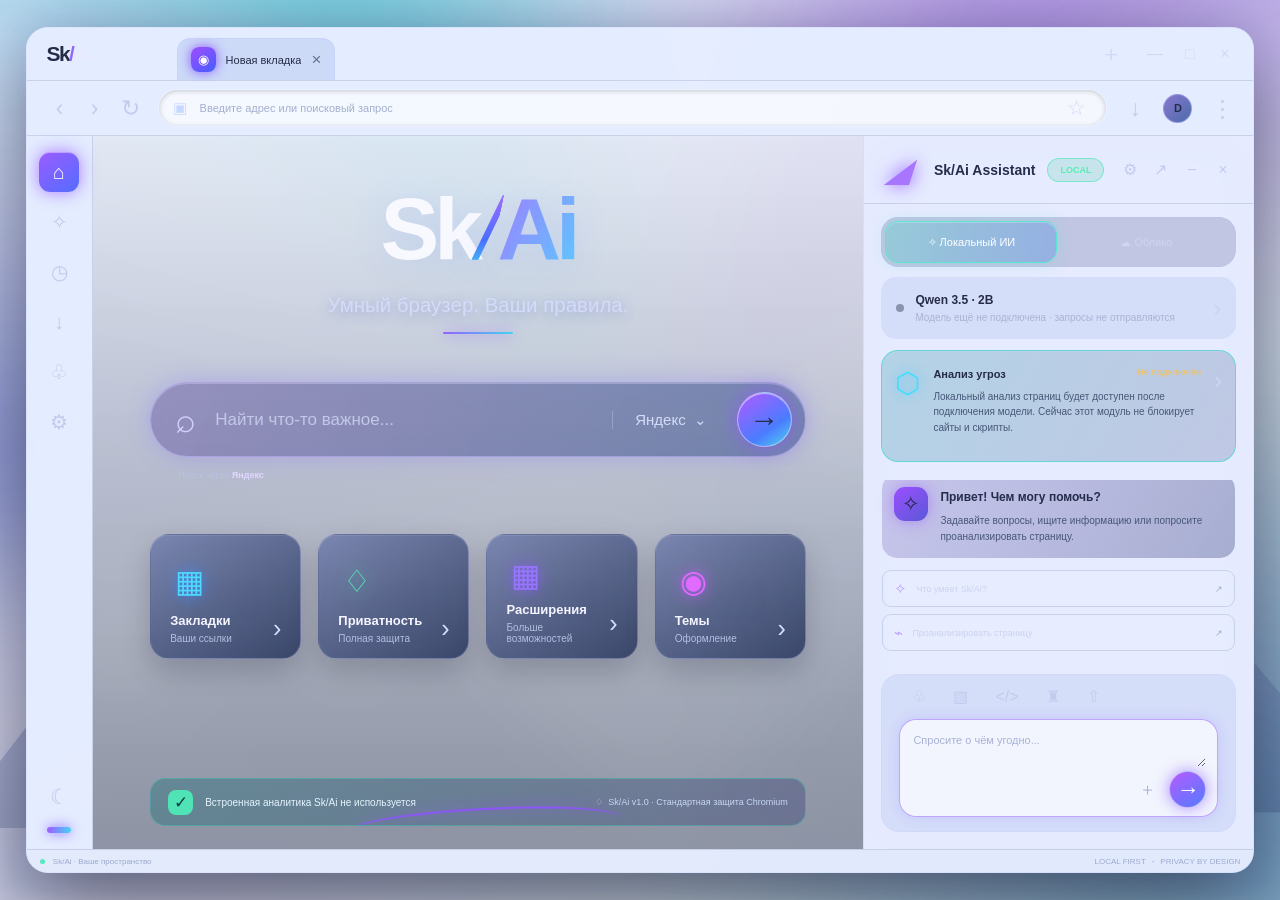
==== browser-shell/ui/index.html @ 9faad598 "Connect the native toolbar profile button to profile settings" ====
<!doctype html>
<html lang="ru">
<head>
<meta charset="utf-8"><meta name="viewport" content="width=device-width,initial-scale=1"><meta name="color-scheme" content="dark light">
<title>Sk/Ai Browser</title><link rel="stylesheet" href="styles.css">
</head>
<body data-theme="dark" data-scene="aurora">
<div class="aurora-bg"></div><div class="landscape"><div class="mountain mountain-left"></div><div class="mountain mountain-right"></div><div class="lake"></div></div>
<main class="browser-window" id="browserWindow">
<header class="titlebar">
 <div class="brand-lockup"><span class="brand-mark">Sk<span>/</span><b>Ai</b></span></div>
 <div class="tabs" id="tabs" role="tablist" aria-label="Вкладки"><button class="tab active" role="tab" aria-selected="true" data-title="Новая вкладка"><span class="tab-favicon">◉</span><span class="tab-name">Новая вкладка</span><span class="tab-close">×</span></button></div>
 <button class="new-tab" id="newTab" aria-label="Новая вкладка">＋</button>
 <div class="window-actions"><button id="nativeMinimize" aria-label="Свернуть">—</button><button id="nativeMaximize" aria-label="Развернуть">□</button><button class="close-window" id="nativeClose" aria-label="Закрыть">×</button></div>
</header>
<div class="toolbar">
 <div class="nav-controls"><button class="icon-button" id="goBack" aria-label="Назад">‹</button><button class="icon-button" id="goForward" aria-label="Вперёд">›</button><button class="icon-button" id="reloadPage" aria-label="Обновить">↻</button></div>
 <div class="omnibox"><span class="secure-mark">▣</span><input id="addressInput" placeholder="Введите адрес или поисковый запрос" aria-label="Адрес или поисковый запрос" spellcheck="false"><button class="omnibox-action" id="bookmarkButton" aria-label="Добавить закладку">☆</button></div>
 <button class="toolbar-icon" id="downloadsButton" title="Загрузки">↓</button><button class="profile-button" id="profileButton" title="Профиль">D</button><button class="toolbar-icon" id="themeButton" title="Сменить оформление">⋮</button>
</div>
<div class="browser-body">
<nav class="rail" aria-label="Навигация"><button class="rail-item selected" id="homeNav" title="Главная">⌂</button><button class="rail-item" title="Помощник" id="assistantRail">✧</button><button class="rail-item" id="historyNav" title="История">◷</button><button class="rail-item" id="downloadsNav" title="Загрузки">↓</button><button class="rail-item" title="Расширения">♧</button><button class="rail-item" id="settingsNav" title="Настройки">⚙</button><span class="rail-spacer"></span><button class="rail-item moon" title="Ночной режим">☾</button><span class="rail-toggle"></span></nav>
<section class="page-area" id="pageArea"><div class="page-scroll"><section class="internal-view" id="internalView" hidden><div class="internal-view-header"><div><span class="internal-eyebrow">SK/AI LIBRARY</span><h1 id="internalViewTitle">Закладки</h1><p id="internalViewDescription">Сохранённые страницы на этом устройстве</p></div><button id="internalViewClose" aria-label="Закрыть раздел">×</button></div><div class="bookmark-folder-tools" id="bookmarkFolderTools" hidden><select id="bookmarkFolderFilter" aria-label="Фильтр папок"></select><div class="bookmark-folder-create"><input id="newBookmarkFolderName" maxlength="32" placeholder="Новая папка" aria-label="Название новой папки"><button id="newBookmarkFolder" type="button">＋ Папка</button><button id="renameBookmarkFolder" type="button">Переименовать</button><button id="deleteBookmarkFolder" type="button">Удалить папку</button></div></div><div class="internal-view-search-wrap"><input id="internalViewSearch" class="internal-view-search" type="search" placeholder="Поиск по названию или адресу" aria-label="Поиск по закладкам и истории"></div><div class="internal-view-list" id="internalViewList"></div><div class="internal-view-empty" id="internalViewEmpty" hidden>Пока здесь пусто.</div><div class="internal-view-footer" id="internalViewFooter"></div></section>
 <div class="hero-brand"><div class="hero-logo">Sk<span>/</span><b>Ai</b></div><p>Умный браузер. Ваши правила.</p><i></i></div>
 <div class="search-card"><span class="search-symbol">⌕</span><input id="homeSearch" placeholder="Найти что-то важное..." aria-label="Поиск"><button class="search-engine" id="engineButton">Яндекс <span>⌄</span></button><button class="search-submit" id="homeSearchSubmit" aria-label="Искать">→</button><div class="search-hint">Поиск через <b id="currentEngine">Яндекс</b></div></div>
 <div class="shortcut-grid">
 <button class="shortcut-card" data-url="skai://bookmarks"><span class="shortcut-icon bookmarks">▦</span><span><b>Закладки</b><small>Ваши ссылки</small></span><span class="shortcut-arrow">›</span></button>
 <button class="shortcut-card" data-url="skai://privacy"><span class="shortcut-icon privacy">♢</span><span><b>Приватность</b><small>Полная защита</small></span><span class="shortcut-arrow">›</span></button>
 <button class="shortcut-card" data-url="skai://extensions"><span class="shortcut-icon extensions">▦</span><span><b>Расширения</b><small>Больше возможностей</small></span><span class="shortcut-arrow">›</span></button>
 <button class="shortcut-card" data-url="skai://themes"><span class="shortcut-icon themes">◉</span><span><b>Темы</b><small>Оформление</small></span><span class="shortcut-arrow">›</span></button>
 </div>
 <div class="privacy-strip"><span class="privacy-shield">✓</span><span>Встроенная аналитика Sk/Ai не используется</span><div class="privacy-wave"></div><span class="privacy-version">♢ &nbsp;Sk/Ai v1.0 · Стандартная защита Chromium</span></div>
 <div class="page-footer"><span>Sk/Ai <b>DESKTOP</b></span><span>Сделано для вашего спокойного фокуса <i>✧</i></span></div>
</div></section>
<aside class="assistant-panel" id="assistantPanel"><div class="permission-prompts" id="permissionPrompts" aria-live="polite" hidden></div>
 <div class="assistant-header"><div class="assistant-title"><div class="assistant-avatar">◢</div><div><b>Sk/Ai Assistant</b><small><i class="online-dot"></i> Помощник готов</small></div></div><span class="local-badge">LOCAL</span><div class="assistant-window-tools"><button title="Настройки">⚙</button><button id="floatAssistant" title="Плавающее окно">↗</button><button id="collapseAssistant" title="Свернуть">−</button><button id="hideAssistant" title="Закрыть">×</button></div></div>
 <div class="mode-switch mode-switch-wide"><button class="mode-option active" data-mode="local"><span class="mode-dot local-dot"></span>✧ Локальный ИИ</button><button class="mode-option" data-mode="cloud"><span class="mode-dot cloud-dot"></span>☁ Облако</button></div>
 <div class="model-card"><span class="model-status pending"></span><div><b>Qwen 3.5 · 2B</b><small id="modelFootnote">Модель ещё не подключена · запросы не отправляются</small></div><span class="model-chevron">›</span></div>
 <div class="security-card"><span class="security-icon">⬡</span><div><div class="security-title">Анализ угроз <b class="pending">Не подключён</b></div><p>Локальный анализ страниц будет доступен после подключения модели. Сейчас этот модуль не блокирует сайты и скрипты.</p></div><span class="model-chevron">›</span></div>
 <div class="chat-area" id="chatArea"><div class="assistant-intro"><div class="intro-spark">✧</div><div><b>Привет! Чем могу помочь?</b><p>Задавайте вопросы, ищите информацию или попросите проанализировать страницу.</p></div></div><div class="suggestion-list"><button class="suggestion" data-prompt="Объясни, что умеет Sk/Ai."><span>✧</span> Что умеет Sk/Ai? <i>↗</i></button><button class="suggestion" data-prompt="Помоги проанализировать текущую страницу."><span>⌁</span> Проанализировать страницу <i>↗</i></button></div></div>
 <div class="composer-wrap"><div class="composer-tools"><button title="Прикрепить файл">♧</button><button title="Изображение">▧</button><button title="Код">&lt;/&gt;</button><button title="Очистить диалог">♜</button><button id="sharePage" title="Передать страницу">⇧</button></div><div class="composer"><textarea id="promptInput" rows="1" placeholder="Спросите о чём угодно..."></textarea><div class="composer-bottom"><div class="composer-actions"><button class="attach-button" title="Прикрепить">＋</button><button class="send-button" id="sendPrompt" title="Отправить">→</button></div></div></div></div>
</aside><button class="assistant-reopen" id="reopenAssistant" title="Показать помощника">✧</button>
</div><div class="statusbar"><span><i class="status-dot"></i> Sk/Ai · Ваше пространство</span><span>LOCAL FIRST <b>·</b> PRIVACY BY DESIGN</span></div>
</main><div class="toast" id="toast" role="status"></div><script src="app.js"></script>
</body></html>
---- browser-shell/ui/styles.css ----
:root{font-family:'Segoe UI Variable',Segoe UI,sans-serif;color:#f1f2ff;background:#090d20;font-synthesis:none;--ink:#f1f2ff;--muted:#aab1d0;--faint:#7d86ad;--line:rgba(190,205,255,.16);--panel:rgba(20,29,61,.82);--panel2:rgba(39,49,91,.68);--violet:#9868ff;--violet2:#c38aff;--cyan:#52d9ff;--mint:#54e9c0;--shadow:0 28px 90px rgba(0,0,0,.5)}
*{box-sizing:border-box}body{margin:0;min-height:100vh;display:grid;place-items:center;overflow:hidden;color:var(--ink);background:radial-gradient(ellipse at 15% 10%,#303b9b 0,transparent 35%),radial-gradient(ellipse at 83% 18%,#087e9c 0,transparent 32%),radial-gradient(ellipse at 65% 100%,#53218d 0,transparent 38%),#080d22}button,input,textarea{font:inherit}button{color:inherit;cursor:pointer}.aurora-bg{position:fixed;inset:-20%;pointer-events:none;opacity:.48;filter:blur(60px);background:conic-gradient(from 210deg at 50% 50%,transparent 0 12%,#3d52c7 16%,transparent 24%,#00c4cb 32%,transparent 43%,#7d45d7 53%,transparent 64%,#2865b8 74%,transparent 90%);animation:aurora 24s linear infinite}@keyframes aurora{to{transform:rotate(360deg)}}.landscape{position:fixed;inset:0;pointer-events:none;overflow:hidden;opacity:.38;background:linear-gradient(180deg,rgba(5,10,28,.08),rgba(6,12,32,.25))}.mountain{position:absolute;bottom:8%;width:55%;height:34%;background:linear-gradient(145deg,#8496ce,#192b59 56%,#09152f);clip-path:polygon(0 100%,18% 46%,26% 63%,44% 12%,57% 58%,69% 34%,100% 100%)}.mountain-left{left:-4%}.mountain-right{right:-8%;transform:scaleX(-1) scaleY(.9)}.lake{position:absolute;bottom:0;left:0;right:0;height:17%;background:linear-gradient(180deg,rgba(60,111,177,.14),rgba(25,65,123,.55));filter:blur(15px)}
.browser-window{position:relative;width:min(1580px,96vw);height:min(960px,94vh);min-height:600px;border:1px solid rgba(196,208,255,.38);border-radius:22px;background:rgba(12,19,44,.82);box-shadow:var(--shadow),0 0 40px rgba(97,94,255,.12),inset 0 1px rgba(255,255,255,.1);backdrop-filter:blur(28px);display:flex;flex-direction:column;overflow:hidden;z-index:1}
.titlebar{height:53px;display:flex;align-items:center;gap:15px;padding:0 13px 0 20px;background:rgba(14,22,50,.88);border-bottom:1px solid var(--line);flex-shrink:0}.brand-lockup{width:115px;display:flex;align-items:center;flex-shrink:0}.brand-mark{font:800 21px 'Segoe UI Variable',Segoe UI,sans-serif;letter-spacing:-1.6px}.brand-mark span{color:#9565ff}.brand-mark b{color:#e9eaff}.tabs{height:100%;display:flex;align-items:end;gap:4px;flex:1;min-width:0}.tab{height:42px;max-width:260px;min-width:150px;padding:0 13px;border:1px solid transparent;border-bottom:0;border-radius:13px 13px 0 0;background:transparent;color:#b1b9dc;display:flex;align-items:center;gap:10px;font-size:11px}.tab.active{background:linear-gradient(120deg,rgba(113,93,199,.35),rgba(39,61,112,.45));border-color:rgba(185,190,255,.2);color:white}.tab-favicon{width:25px;height:25px;border-radius:8px;display:grid;place-items:center;color:white;background:linear-gradient(145deg,#a14dff,#435eff);box-shadow:0 0 12px #8b56ff;font-size:13px}.tab-name{overflow:hidden;text-overflow:ellipsis;white-space:nowrap;flex:1;text-align:left}.tab-close{font-size:17px;opacity:.6}.new-tab,.window-actions button{background:none;border:0;color:#d2d8f4}.new-tab{font-size:22px;width:30px}.window-actions{display:flex;align-items:center;gap:4px;margin-left:auto}.window-actions button{width:31px;height:29px;border-radius:6px;font-size:16px}.window-actions button:hover{background:rgba(255,255,255,.1)}.window-actions .close-window:hover{background:#b84f68}
.toolbar{height:55px;display:flex;align-items:center;gap:13px;padding:0 18px;border-bottom:1px solid var(--line);background:rgba(21,31,65,.86);flex-shrink:0}.nav-controls{display:flex;gap:5px}.icon-button,.toolbar-icon{width:30px;height:31px;border:0;background:transparent;border-radius:8px;color:#c4ccee;font-size:23px}.icon-button:hover,.toolbar-icon:hover{background:rgba(255,255,255,.1);color:white}.omnibox{height:38px;display:flex;align-items:center;gap:11px;flex:1;max-width:960px;margin:0 auto;padding:0 14px;border:1px solid rgba(183,202,255,.13);border-radius:24px;background:rgba(5,13,35,.48);box-shadow:inset 0 1px 5px rgba(0,0,0,.2)}.secure-mark{font-size:15px;color:#c7d7ff}.omnibox input{flex:1;min-width:0;background:none;border:0;outline:0;color:#e9edff;font-size:11px}.omnibox input::placeholder{color:#a5afcf}.omnibox-action{border:0;background:none;color:#d0d8f6;font-size:21px}.search-engine{border:0;border-left:1px solid var(--line);padding:0 4px 0 12px;background:none;color:#d5dcf7;font-size:10px}.search-engine span{margin-left:4px}.profile-button{height:29px;width:29px;border-radius:50%;border:1px solid rgba(192,188,255,.5);background:linear-gradient(135deg,#8877cf,#4b6caa);font-size:11px;font-weight:700}
.browser-body{display:flex;min-height:0;flex:1;position:relative}.rail{width:66px;flex-shrink:0;background:rgba(16,26,57,.78);border-right:1px solid var(--line);display:flex;align-items:center;flex-direction:column;padding:16px 0;gap:10px}.rail-item{width:40px;height:40px;border:0;border-radius:11px;background:transparent;color:#c2c9eb;font-size:20px;display:grid;place-items:center}.rail-item:hover{background:rgba(255,255,255,.09);color:white}.rail-item.selected{color:white;background:linear-gradient(145deg,#9b5cff,#536dff);box-shadow:0 0 17px rgba(152,91,255,.8),inset 0 1px rgba(255,255,255,.4)}.rail-spacer{flex:1}.rail-item.moon{font-size:21px}.rail-toggle{width:24px;height:6px;border-radius:9px;background:linear-gradient(90deg,#a15bff,#43d5f7);box-shadow:0 0 12px #805cff}
.page-area{flex:1;min-width:0;overflow:hidden;background:linear-gradient(180deg,rgba(9,16,42,.04),rgba(7,14,36,.4))}.page-scroll{height:100%;overflow:auto;padding:clamp(28px,5vh,60px) clamp(25px,4.5vw,70px) 23px;max-width:1200px;margin:0 auto;display:flex;flex-direction:column}.hero-brand{text-align:center;margin:4px 0 48px}.hero-logo{font:600 clamp(58px,7vw,88px)/1 Manrope,sans-serif;letter-spacing:-5px;color:#f8f8ff;text-shadow:0 5px 32px rgba(130,148,255,.2)}.hero-logo span{display:inline-block;font-weight:500;background:linear-gradient(180deg,#b26cff,#496eff 62%,#43d9ef);background-clip:text;color:transparent;transform:skew(-12deg)}.hero-logo b{font-weight:600;background:linear-gradient(120deg,#a57aff,#5acfff);background-clip:text;color:transparent}.hero-brand p{font-size:clamp(15px,1.6vw,21px);color:#d5dafa;margin:20px 0 15px;text-shadow:0 2px 14px rgba(60,88,190,.4)}.hero-brand i{display:block;width:70px;height:2px;margin:auto;background:linear-gradient(90deg,#9560ff,#42d4ef);border-radius:5px;box-shadow:0 0 14px #9560ff}
.search-card{height:75px;display:flex;align-items:center;gap:17px;padding:0 13px 0 24px;border:1px solid rgba(195,177,255,.58);border-radius:40px;background:linear-gradient(110deg,rgba(104,89,166,.5),rgba(42,72,135,.52));box-shadow:0 0 25px rgba(120,100,255,.3),inset 0 1px rgba(255,255,255,.24);position:relative;margin:0 auto 77px;width:min(900px,100%);backdrop-filter:blur(18px)}.search-symbol{font-size:35px;color:#d3d2ff}.search-card input{flex:1;min-width:0;background:none;border:0;outline:0;color:white;font-size:17px}.search-card input::placeholder{color:#c3c7e8}.search-engine{font-size:15px;border-left:1px solid rgba(215,220,255,.3);padding:0 13px 0 22px}.search-submit{height:55px;width:55px;border:1px solid rgba(255,255,255,.45);border-radius:50%;background:linear-gradient(145deg,#b15bff,#4a7cff 65%,#51d4ef);font-size:30px;box-shadow:0 0 20px rgba(144,89,255,.8),inset 0 1px rgba(255,255,255,.5)}.search-hint{position:absolute;left:27px;bottom:-24px;font-size:9px;color:#b8c1e1}.search-hint b{color:#e1d6ff;font-weight:600}
.shortcut-grid{display:grid;grid-template-columns:repeat(4,minmax(0,1fr));gap:17px;width:min(1000px,100%);margin:0 auto}.shortcut-card{min-width:0;height:125px;display:grid;grid-template-columns:1fr auto;grid-template-rows:1fr auto;align-items:center;text-align:left;padding:14px 19px;border:1px solid rgba(187,199,255,.18);border-radius:19px;background:linear-gradient(145deg,rgba(83,99,161,.58),rgba(28,43,83,.78));box-shadow:0 12px 30px rgba(3,9,27,.2),inset 0 1px rgba(255,255,255,.08);backdrop-filter:blur(18px);transition:transform .2s,border-color .2s}.shortcut-card:hover{transform:translateY(-4px);border-color:rgba(169,143,255,.65);box-shadow:0 14px 30px rgba(56,61,160,.24)}.shortcut-icon{grid-column:1;grid-row:1;width:38px;height:38px;display:grid;place-items:center;font-size:31px;font-weight:400}.shortcut-icon.bookmarks{color:#4ed9ff;text-shadow:0 0 15px #398bff}.shortcut-icon.privacy{color:#56e8b7;text-shadow:0 0 15px #40d9a7}.shortcut-icon.extensions{color:#9875ff;text-shadow:0 0 15px #8b5cff}.shortcut-icon.themes{color:#e16aff;text-shadow:0 0 15px #c65cff}.shortcut-card>span:nth-child(2){grid-column:1;grid-row:2}.shortcut-card b{display:block;font-size:13px;font-weight:600;color:#f4f5ff}.shortcut-card small{display:block;font-size:10px;color:#b4bee1;margin-top:5px}.shortcut-arrow{grid-column:2;grid-row:2;color:#d4dcff;font-size:25px}.privacy-strip{height:48px;min-height:48px;display:flex;align-items:center;gap:12px;padding:0 17px;margin: auto 0 0;border:1px solid rgba(59,224,190,.35);border-radius:15px;background:linear-gradient(100deg,rgba(19,104,112,.36),rgba(48,54,112,.36));position:relative;overflow:hidden;font-size:10px;color:#e5f5ff}.privacy-shield{width:25px;height:25px;border-radius:8px;background:#4fe3b5;color:#123b49;display:grid;place-items:center;font-size:17px;font-weight:800}.privacy-wave{position:absolute;left:30%;right:28%;height:34px;bottom:-17px;border-top:2px solid #8e53ff;border-radius:50%;filter:drop-shadow(0 0 7px #9a55ff);transform:rotate(-3deg)}.privacy-version{margin-left:auto;color:#c7d8f4;font-size:9px;white-space:nowrap}.page-footer{display:none}
.assistant-panel{width:390px;flex-shrink:0;display:flex;flex-direction:column;background:linear-gradient(180deg,rgba(20,29,62,.96),rgba(17,24,53,.98));border-left:1px solid rgba(163,183,255,.25);position:relative;transition:width .24s ease,opacity .2s;backdrop-filter:blur(25px)}.assistant-header{height:68px;display:flex;align-items:center;gap:12px;justify-content:space-between;padding:0 17px;border-bottom:1px solid var(--line);flex-shrink:0}.assistant-title{display:flex;align-items:center;gap:12px;min-width:0}.assistant-avatar{width:47px;height:43px;display:grid;place-items:center;color:#a875ff;font-size:33px;font-weight:800;transform:skew(-18deg);text-shadow:0 0 18px #9056ff}.assistant-title b{display:block;font:700 14px Manrope,sans-serif;white-space:nowrap}.assistant-title small{display:none;font-size:9px;color:#a5b1d1;margin-top:5px}.online-dot{display:inline-block;width:6px;height:6px;border-radius:50%;background:var(--mint);margin-right:5px;box-shadow:0 0 9px var(--mint)}.local-badge{padding:6px 12px;border:1px solid rgba(48,235,170,.5);border-radius:20px;background:rgba(23,189,130,.15);color:#58edb4;font-size:9px;font-weight:700}.assistant-window-tools{display:flex;gap:4px}.assistant-window-tools button{width:27px;height:27px;border:0;border-radius:7px;background:transparent;color:#c2cbed;font-size:16px}.assistant-window-tools button:hover{background:rgba(255,255,255,.1)}.mode-switch-wide{margin:13px 17px 10px;padding:3px;border:1px solid rgba(174,186,255,.14);border-radius:17px;background:rgba(79,87,139,.25);display:flex;gap:3px}.mode-option{height:42px;flex:1;border:1px solid transparent;border-radius:13px;background:transparent;padding:0 8px;color:#d0d5f1;font-size:11px;white-space:nowrap}.mode-option.active[data-mode=local]{background:linear-gradient(100deg,rgba(41,211,190,.28),rgba(84,142,226,.4));border-color:#5ae7d1;color:white;box-shadow:0 0 15px rgba(68,224,205,.25),inset 0 1px rgba(255,255,255,.25)}.mode-option.active[data-mode=cloud]{background:linear-gradient(100deg,rgba(146,103,255,.3),rgba(92,121,220,.32));border-color:#b19aff;color:white;box-shadow:0 0 15px rgba(153,112,255,.25)}.mode-dot{display:none}.model-card{height:62px;display:flex;align-items:center;gap:11px;margin:0 17px 11px;padding:0 14px;border:1px solid rgba(180,195,255,.08);border-radius:15px;background:rgba(81,94,149,.25)}.model-status{width:8px;height:8px;flex-shrink:0;border-radius:50%;background:#38e99c;box-shadow:0 0 10px #38e99c}.model-status.pending{background:#8b94ad;box-shadow:none}.security-title b.pending{color:#e6c27a}.model-card b{display:block;font-size:12px}.model-card small{display:block;font-size:10px;color:#a9b4d4;margin-top:5px}.model-chevron{margin-left:auto;color:#cbd4f5;font-size:25px}.security-card{min-height:112px;display:flex;align-items:flex-start;gap:13px;margin:0 17px 18px;padding:15px 13px;border:1px solid rgba(54,218,207,.65);border-radius:17px;background:linear-gradient(120deg,rgba(24,139,154,.25),rgba(73,94,147,.25));box-shadow:inset 0 1px rgba(255,255,255,.09)}.security-icon{font-size:29px;color:#42dfff;text-shadow:0 0 12px #33bfff}.security-title{font-size:11px;font-weight:700;line-height:1.5}.security-title b{float:right;color:#4fe3ae;font-size:9px;margin-left:6px}.security-card p{font-size:10px;line-height:1.55;color:#c0cbe8;margin:6px 0 0}.chat-area{flex:1;min-height:100px;overflow:auto;padding:13px 18px}.assistant-intro{display:flex;align-items:flex-start;gap:12px;padding:13px 12px;border-radius:15px;background:linear-gradient(120deg,rgba(113,94,183,.26),rgba(55,65,125,.36));margin-top:6px}.intro-spark{width:34px;height:34px;flex-shrink:0;display:grid;place-items:center;border-radius:11px;background:linear-gradient(140deg,#9b4fff,#5b58d7);font-size:21px;box-shadow:0 0 16px rgba(151,76,255,.5)}.assistant-intro b{font-size:12px}.assistant-intro p{font-size:10px;line-height:1.6;color:#d0d6ef;margin:8px 0 0}.suggestion-list{display:flex;flex-direction:column;gap:7px;margin-top:12px}.suggestion{height:37px;padding:0 11px;display:flex;align-items:center;gap:9px;text-align:left;border:1px solid var(--line);border-radius:9px;background:rgba(255,255,255,.035);color:#cbd3ef;font-size:9px}.suggestion:hover{background:rgba(173,155,245,.1);border-color:rgba(173,155,245,.3)}.suggestion span{color:#bba2ff;font-size:15px}.suggestion i{font-style:normal;margin-left:auto;color:#9da9cf}.chat-message{padding:11px 12px;margin:12px 0;border-radius:12px;font-size:10px;line-height:1.6;white-space:pre-wrap}.chat-message.user{margin-left:28px;background:rgba(143,126,211,.24);border:1px solid rgba(175,157,241,.18);color:#f0edff}.chat-message.assistant{margin-right:18px;background:rgba(255,255,255,.055);border:1px solid var(--line);color:#d5dcf2}
.composer-wrap{padding:11px 17px 14px;border:1px solid rgba(174,186,255,.13);border-radius:18px;margin:10px 17px 17px;background:rgba(48,57,104,.3);flex-shrink:0}.composer-tools{display:flex;gap:15px;margin:0 0 12px 7px}.composer-tools button{border:0;background:none;color:#c3cbed;font-size:16px}.composer{border:1px solid rgba(175,139,255,.75);border-radius:17px;background:rgba(13,20,48,.72);padding:10px 11px 8px;box-shadow:0 0 15px rgba(132,90,255,.2)}.composer textarea{width:100%;min-height:37px;max-height:100px;resize:vertical;border:0;outline:0;background:transparent;color:white;font-size:11px;line-height:1.5}.composer textarea::placeholder{color:#a8b2d6}.composer-bottom{display:flex;align-items:center;justify-content:flex-end}.composer-actions{display:flex;align-items:center;gap:7px}.attach-button{border:0;background:none;color:#aab5d9;font-size:17px}.send-button{width:37px;height:37px;border:1px solid rgba(255,255,255,.45);border-radius:50%;background:linear-gradient(145deg,#b45cff,#547bff);color:white;font-size:23px;box-shadow:0 0 15px rgba(143,95,255,.7)}.assistant-reopen{display:none;position:absolute;right:16px;bottom:17px;width:44px;height:44px;border:1px solid rgba(189,169,255,.5);border-radius:14px;background:linear-gradient(145deg,#8e50e9,#4d70e9);color:white;font-size:22px;box-shadow:0 0 20px rgba(134,83,255,.6)}
.statusbar{height:23px;display:flex;align-items:center;justify-content:space-between;padding:0 13px;background:rgba(8,14,34,.92);border-top:1px solid var(--line);font-size:8px;color:#9ca9cd;flex-shrink:0}.statusbar .status-dot{display:inline-block;width:5px;height:5px;border-radius:50%;background:var(--mint);margin-right:6px}.statusbar b{color:#a990ff;margin:0 4px}
.browser-window.assistant-collapsed .assistant-panel{width:0;border:0;opacity:0;overflow:hidden}.browser-window.assistant-collapsed .assistant-reopen{display:grid;place-items:center}.browser-window.assistant-floating .assistant-panel{position:absolute;z-index:5;right:18px;bottom:18px;width:390px;height:min(720px,calc(100% - 100px));border:1px solid rgba(190,174,255,.55);border-radius:17px;box-shadow:0 22px 65px rgba(0,0,0,.55);overflow:hidden}
body[data-theme=light]{--ink:#252c48;--muted:#596784;--faint:#7785a5;--line:rgba(49,70,123,.16);background:linear-gradient(135deg,#dbe6ff,#e7e3fb 50%,#d4f2ef);color:var(--ink)}body[data-theme=light] .browser-window{background:rgba(242,246,255,.86)}body[data-theme=light] .titlebar,body[data-theme=light] .toolbar,body[data-theme=light] .rail{background:rgba(228,236,255,.88)}body[data-theme=light] .tab.active{background:rgba(169,185,235,.4);color:#252c48}body[data-theme=light] .omnibox{background:rgba(255,255,255,.6)}body[data-theme=light] .omnibox input,body[data-theme=light] .search-card input{color:#293455}body[data-theme=light] .assistant-panel{background:rgba(229,235,255,.96)}body[data-theme=light] .assistant-title b,body[data-theme=light] .assistant-intro b{color:#252d4c}body[data-theme=light] .assistant-intro p,body[data-theme=light] .security-card p{color:#475778}body[data-theme=light] .model-card,body[data-theme=light] .composer-wrap{background:rgba(173,189,232,.28)}body[data-theme=light] .composer{background:rgba(255,255,255,.7)}body[data-theme=light] .composer textarea{color:#273453}body[data-theme=light] .statusbar{background:rgba(225,233,252,.95)}
body[data-scene=mist] .aurora-bg{opacity:.18}body[data-scene=space] .aurora-bg{opacity:.65;filter:blur(80px)}body[data-scene=space] .landscape{opacity:.18}
.toast{position:fixed;left:50%;bottom:24px;transform:translate(-50%,20px);opacity:0;pointer-events:none;padding:10px 15px;border:1px solid rgba(183,164,255,.35);border-radius:10px;background:#20294b;color:#f0edff;font-size:10px;box-shadow:0 12px 35px rgba(0,0,0,.3);transition:.22s;z-index:10}.toast.show{opacity:1;transform:translate(-50%,0)}
@media(max-width:1100px){.assistant-panel{width:340px}.page-scroll{padding:25px 23px 18px}.shortcut-grid{gap:9px}.shortcut-card{padding:12px;height:110px}.hero-brand{margin-bottom:35px}.search-card{margin-bottom:55px}}
@media(max-width:800px){body{display:block;overflow:auto}.browser-window{width:100vw;height:100vh;min-height:560px;border-radius:0}.brand-lockup{width:auto}.tabs .tab:nth-child(n+2),.new-tab{display:none}.toolbar{gap:5px;padding:0 8px}.nav-controls{gap:0}.assistant-panel{position:absolute;z-index:4;right:0;top:0;bottom:0;width:min(390px,90vw);box-shadow:-20px 0 50px rgba(0,0,0,.4)}.page-scroll{padding:30px 17px}.shortcut-grid{grid-template-columns:repeat(2,minmax(0,1fr));gap:9px}.shortcut-card{height:100px}.hero-brand{margin:20px 0 35px}.hero-logo{font-size:58px}.hero-brand p{font-size:14px}.search-card{height:60px;margin-bottom:48px;padding-left:14px;gap:9px}.search-card input{font-size:12px}.search-submit{height:43px;width:43px}.search-engine{font-size:11px;padding-left:9px}.privacy-version{display:none}.browser-window.assistant-collapsed .assistant-panel{width:min(390px,90vw);opacity:1;transform:translateX(105%)}.browser-window.assistant-collapsed .assistant-reopen{display:grid}}
@media(prefers-reduced-motion:reduce){*,*::before,*::after{scroll-behavior:auto!important;transition:none!important;animation:none!important}}


/* Native CEF content surface occupies only the page canvas while a real site tab is active. */
.page-area.site-active{background:transparent}
.page-area.site-active>.page-scroll{visibility:hidden}
.tab.loading .tab-favicon{animation:tabPulse 1s ease-in-out infinite alternate}
@keyframes tabPulse{to{opacity:.35;filter:brightness(1.8)}}
.tab:focus-visible,.icon-button:focus-visible,.new-tab:focus-visible{outline:2px solid var(--cyan);outline-offset:2px}
@media(max-width:1120px){.assistant-panel{width:330px}.shortcut-grid{grid-template-columns:repeat(2,minmax(0,1fr))}}
@media(max-width:820px){.assistant-panel{width:300px}.brand-lockup{width:82px}.tab{min-width:110px}.toolbar{gap:6px;padding:0 9px}.rail{width:54px}}
@media(prefers-reduced-motion:reduce){*,*::before,*::after{animation-duration:.01ms!important;animation-iteration-count:1!important;scroll-behavior:auto!important;transition-duration:.01ms!important}}

.icon-button:disabled{opacity:.35;cursor:default;pointer-events:none}.tab-favicon img{display:block;width:16px;height:16px;object-fit:contain;border-radius:3px}

[hidden]{display:none!important}
.internal-view{max-width:980px;min-height:480px;margin:36px auto 26px;padding:clamp(20px,4vw,42px);border:1px solid rgba(183,197,255,.18);border-radius:25px;background:linear-gradient(145deg,rgba(27,39,78,.76),rgba(18,28,57,.82));box-shadow:0 24px 70px rgba(0,0,0,.18);backdrop-filter:blur(20px)}
.internal-view-header{display:flex;align-items:flex-start;justify-content:space-between;gap:20px;margin-bottom:28px}
.internal-eyebrow{font-size:9px;letter-spacing:2.1px;font-weight:800;color:#7ce4d3}
.internal-view-header h1{margin:9px 0 7px;font:700 clamp(25px,3vw,34px) Manrope,sans-serif;letter-spacing:-.7px;color:#f1f3ff}
.internal-view-header p{margin:0;color:#aab6d5;font-size:12px}
#internalViewClose{width:36px;height:36px;flex-shrink:0;border:1px solid rgba(193,203,255,.2);border-radius:11px;background:rgba(255,255,255,.05);color:#e6eaff;font-size:22px}
.internal-view-list{display:flex;flex-direction:column;gap:8px}
.library-row{display:flex;align-items:center;gap:12px;min-width:0;padding:9px;border:1px solid rgba(178,194,255,.12);border-radius:13px;background:rgba(92,110,168,.13);transition:border-color .16s,background .16s}
.library-row:hover{border-color:rgba(121,219,214,.38);background:rgba(92,135,177,.2)}
.library-open{display:flex;flex:1;min-width:0;flex-direction:column;gap:5px;padding:7px 9px;border:0;background:transparent;text-align:left;color:#eef2ff}
.library-open b{overflow:hidden;max-width:100%;font-size:12px;font-weight:700;text-overflow:ellipsis;white-space:nowrap}
.library-open small{overflow:hidden;max-width:100%;font-size:10px;color:#a8b5d4;text-overflow:ellipsis;white-space:nowrap}
.library-remove,.library-clear{border:1px solid rgba(185,198,255,.16);border-radius:9px;background:rgba(255,255,255,.045);color:#bac6e5;font-size:10px;padding:9px 12px;white-space:nowrap}
.library-remove:hover,.library-clear:hover{border-color:rgba(255,142,164,.5);background:rgba(166,76,113,.15);color:#ffd9e1}
.internal-view-empty{padding:38px 15px;text-align:center;color:#9eaccd;font-size:12px;border:1px dashed rgba(184,199,255,.18);border-radius:15px}
.internal-view-footer{display:flex;justify-content:flex-end;margin-top:16px}
body[data-theme=light] .internal-view{background:rgba(239,244,255,.9);border-color:rgba(75,95,157,.18);box-shadow:0 24px 70px rgba(59,75,131,.12)}
body[data-theme=light] .internal-view-header h1{color:#283455}
body[data-theme=light] .internal-view-header p,body[data-theme=light] .library-open small,body[data-theme=light] .internal-view-empty{color:#687899}
body[data-theme=light] .library-row{background:rgba(169,185,225,.17);border-color:rgba(75,95,157,.13)}
body[data-theme=light] .library-open{color:#293758}
@media(max-width:700px){.internal-view{margin:15px auto;padding:18px;border-radius:17px}.library-row{align-items:stretch}.library-remove{padding:8px}.internal-view-header{margin-bottom:18px}}


.internal-view-search-wrap{margin:-8px 0 18px}
.internal-view-search{width:100%;height:42px;padding:0 14px;border:1px solid rgba(178,194,255,.18);border-radius:11px;outline:none;background:rgba(10,18,42,.34);color:#edf2ff;font:11px "Segoe UI",sans-serif}
.internal-view-search:focus{border-color:rgba(102,222,209,.65);box-shadow:0 0 0 3px rgba(72,198,185,.1)}
.internal-view-search::placeholder{color:#9caacb}
body[data-theme=light] .internal-view-search{background:rgba(255,255,255,.72);color:#273453;border-color:rgba(75,95,157,.18)}


.download-actions{display:flex;flex-wrap:wrap;justify-content:flex-end;gap:6px;flex-shrink:0}
.download-actions .library-remove{padding:8px 10px}
.library-open:disabled{opacity:.85;cursor:default}
.downloads-note{font-size:10px;color:#9facca}
body[data-theme=light] .downloads-note{color:#70809f}


.bookmark-folder-tools{display:flex;align-items:center;gap:8px;flex-wrap:wrap;margin:-7px 0 15px}
.bookmark-folder-tools select,.bookmark-folder-create input{height:36px;min-width:135px;max-width:220px;padding:0 10px;border:1px solid rgba(178,194,255,.18);border-radius:9px;outline:none;background:rgba(10,18,42,.38);color:#e9eeff;font:10px "Segoe UI",sans-serif}
.bookmark-folder-create{display:flex;gap:6px;align-items:center}
.bookmark-folder-create input{min-width:110px;width:140px}
.bookmark-folder-tools button{height:36px;padding:0 10px;border:1px solid rgba(178,194,255,.18);border-radius:9px;background:rgba(255,255,255,.05);color:#c8d4f0;font-size:10px;white-space:nowrap}
.bookmark-folder-tools button:hover{border-color:rgba(109,220,205,.45);background:rgba(62,170,160,.12)}
.bookmark-folder-tools button:disabled{opacity:.35;cursor:default}
.bookmark-folder-select{max-width:130px;height:34px;padding:0 7px;border:1px solid rgba(178,194,255,.14);border-radius:8px;background:rgba(10,18,42,.32);color:#cbd6f1;font:10px "Segoe UI",sans-serif}
body[data-theme=light] .bookmark-folder-tools select,body[data-theme=light] .bookmark-folder-create input,body[data-theme=light] .bookmark-folder-tools button,body[data-theme=light] .bookmark-folder-select{background:rgba(255,255,255,.72);color:#2e3b5d;border-color:rgba(75,95,157,.18)}
@media(max-width:760px){.bookmark-folder-tools{gap:6px}.bookmark-folder-tools select{max-width:none;flex:1}.bookmark-folder-create{flex:1}.bookmark-folder-create input{flex:1;min-width:80px}.bookmark-folder-select{max-width:110px}}


.settings-group{margin:0 0 18px;padding:18px 19px;border:1px solid rgba(178,194,255,.13);border-radius:15px;background:rgba(76,93,148,.12)}
.settings-group-heading{margin:0 0 14px}
.settings-group-heading b{font:700 13px Manrope,sans-serif;color:#f0f3ff}
.settings-group-heading p{margin:5px 0 0;color:#9fadd0;font-size:10px;line-height:1.5}
.settings-field{display:flex;align-items:center;justify-content:space-between;gap:16px;padding:12px 0;border-top:1px solid rgba(178,194,255,.1)}
.settings-field:first-of-type{border-top:0}
.settings-field b,.settings-field small{display:block}
.settings-field b{color:#e5ebff;font-size:11px}
.settings-field small{margin-top:4px;color:#9eaccd;font-size:9px;line-height:1.45}
.settings-select{min-width:160px;max-width:220px;height:36px;padding:0 10px;border:1px solid rgba(178,194,255,.2);border-radius:9px;background:rgba(10,18,42,.52);color:#e7edff;font:10px "Segoe UI",sans-serif}
.settings-checkbox{width:18px;height:18px;accent-color:#5bdcc8;flex-shrink:0}
.settings-note{padding:12px 13px;border-radius:10px;background:rgba(14,23,52,.36);color:#b3bfdc;font-size:10px;line-height:1.65}
body[data-theme=light] .settings-group{background:rgba(170,187,228,.14);border-color:rgba(75,95,157,.14)}
body[data-theme=light] .settings-group-heading b,body[data-theme=light] .settings-field b{color:#293758}
body[data-theme=light] .settings-group-heading p,body[data-theme=light] .settings-field small{color:#6c7b9b}
body[data-theme=light] .settings-select{background:rgba(255,255,255,.75);color:#293758;border-color:rgba(75,95,157,.2)}
body[data-theme=light] .settings-note{background:rgba(255,255,255,.56);color:#566787}
body.reduced-motion *,body.reduced-motion *::before,body.reduced-motion *::after{animation-duration:.001ms!important;animation-iteration-count:1!important;transition-duration:.001ms!important;scroll-behavior:auto!important}
@media(max-width:650px){.settings-group{padding:14px}.settings-field{align-items:flex-start;flex-direction:column}.settings-select{max-width:none;width:100%}.settings-checkbox{align-self:flex-start}}


.permission-prompts{position:absolute;z-index:20;top:72px;left:12px;right:12px;display:flex;flex-direction:column;gap:9px;max-height:55%;overflow:auto;padding:2px 3px}
.permission-prompt-card{padding:14px;border:1px solid rgba(100,218,202,.45);border-radius:14px;background:linear-gradient(145deg,rgba(21,40,71,.98),rgba(24,28,63,.98));box-shadow:0 14px 36px rgba(0,0,0,.4)}
.permission-prompt-card>b{display:block;font:700 12px Manrope,sans-serif;color:#f3f5ff}
.permission-prompt-origin{margin-top:7px;color:#81dfd2;font-size:10px;overflow-wrap:anywhere}
.permission-prompt-card p{margin:8px 0 4px;color:#d5def3;font-size:10px;line-height:1.55}
.permission-prompt-card small{display:block;margin-top:7px;color:#a6b4d2;font-size:9px;line-height:1.45}
.permission-prompt-actions{display:flex;justify-content:flex-end;gap:7px;margin-top:12px}
.permission-prompt-actions button{min-width:80px;height:32px;border-radius:9px;font-size:10px}
.permission-deny{border:1px solid rgba(255,154,174,.35);background:rgba(160,65,100,.2);color:#ffdce4}
.permission-allow{border:1px solid rgba(94,220,196,.55);background:linear-gradient(120deg,rgba(35,160,139,.55),rgba(55,119,154,.52));color:#eafffa}
body[data-theme=light] .permission-prompt-card{background:rgba(245,249,255,.98);border-color:rgba(41,158,144,.4)}
body[data-theme=light] .permission-prompt-card>b{color:#273454}
body[data-theme=light] .permission-prompt-card p{color:#455777}
body[data-theme=light] .permission-prompt-card small{color:#71809c}


.permission-remember{display:flex;align-items:center;gap:7px;margin-top:10px;color:#c0cce5;font-size:9px;line-height:1.4}
.permission-remember input{width:14px;height:14px;margin:0;accent-color:#58d7c4}
body[data-theme=light] .permission-remember{color:#5c6b8a}


.site-permission-list{display:flex;flex-direction:column;gap:8px;margin:4px 0 12px}
.site-permission-row{display:flex;align-items:center;justify-content:space-between;gap:12px;padding:11px 12px;border:1px solid rgba(178,194,255,.13);border-radius:11px;background:rgba(80,98,151,.12)}
.site-permission-meta{display:flex;min-width:0;flex-direction:column;gap:5px}
.site-permission-meta b{font-size:10px;color:#e6ecff;overflow-wrap:anywhere}
.site-permission-meta small{font-size:9px;color:#aab7d4;line-height:1.4}
.permission-status{font-size:9px;font-weight:700}
.permission-status.allowed{color:#65d9b8}
.permission-status.denied{color:#efabbd}
.settings-refresh{height:34px;padding:0 12px;border:1px solid rgba(178,194,255,.18);border-radius:9px;background:rgba(255,255,255,.05);color:#cbd6ef;font-size:10px}
.settings-refresh:hover{border-color:rgba(107,219,206,.44);background:rgba(57,163,154,.12)}
body[data-theme=light] .site-permission-row{background:rgba(170,187,228,.14);border-color:rgba(75,95,157,.14)}
body[data-theme=light] .site-permission-meta b{color:#293758}
body[data-theme=light] .site-permission-meta small{color:#6b7b9c}
body[data-theme=light] .settings-refresh{background:rgba(255,255,255,.72);color:#31405f;border-color:rgba(75,95,157,.18)}
@media(max-width:650px){.site-permission-row{align-items:flex-start;flex-direction:column}.site-permission-row .library-remove{align-self:flex-end}}
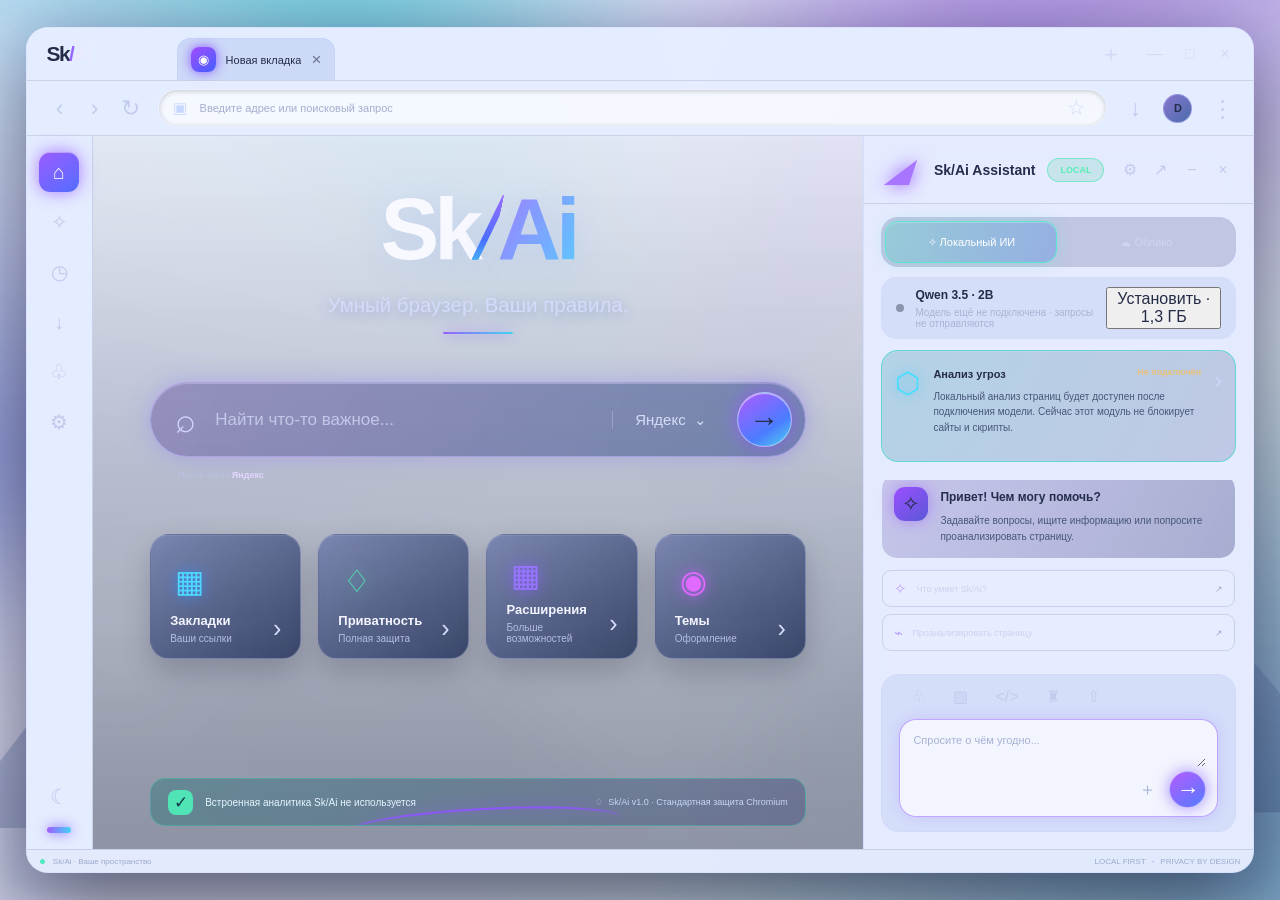
==== commit 03425b26: "Add local model installation control to assistant panel" ====
--- a/browser-shell/ui/index.html
+++ b/browser-shell/ui/index.html
@@ -35,7 +35,7 @@
 <aside class="assistant-panel" id="assistantPanel"><div class="permission-prompts" id="permissionPrompts" aria-live="polite" hidden></div>
  <div class="assistant-header"><div class="assistant-title"><div class="assistant-avatar">◢</div><div><b>Sk/Ai Assistant</b><small><i class="online-dot"></i> Помощник готов</small></div></div><span class="local-badge">LOCAL</span><div class="assistant-window-tools"><button title="Настройки">⚙</button><button id="floatAssistant" title="Плавающее окно">↗</button><button id="collapseAssistant" title="Свернуть">−</button><button id="hideAssistant" title="Закрыть">×</button></div></div>
  <div class="mode-switch mode-switch-wide"><button class="mode-option active" data-mode="local"><span class="mode-dot local-dot"></span>✧ Локальный ИИ</button><button class="mode-option" data-mode="cloud"><span class="mode-dot cloud-dot"></span>☁ Облако</button></div>
- <div class="model-card"><span class="model-status pending"></span><div><b>Qwen 3.5 · 2B</b><small id="modelFootnote">Модель ещё не подключена · запросы не отправляются</small></div><span class="model-chevron">›</span></div>
+ <div class="model-card"><span class="model-status pending" id="modelStatus"></span><div class="model-copy"><b>Qwen 3.5 · 2B</b><small id="modelFootnote">Проверяем локальную модель…</small></div><button class="model-install-button" id="installLocalModel" type="button">Установить · 1,3 ГБ</button></div>
  <div class="security-card"><span class="security-icon">⬡</span><div><div class="security-title">Анализ угроз <b class="pending">Не подключён</b></div><p>Локальный анализ страниц будет доступен после подключения модели. Сейчас этот модуль не блокирует сайты и скрипты.</p></div><span class="model-chevron">›</span></div>
  <div class="chat-area" id="chatArea"><div class="assistant-intro"><div class="intro-spark">✧</div><div><b>Привет! Чем могу помочь?</b><p>Задавайте вопросы, ищите информацию или попросите проанализировать страницу.</p></div></div><div class="suggestion-list"><button class="suggestion" data-prompt="Объясни, что умеет Sk/Ai."><span>✧</span> Что умеет Sk/Ai? <i>↗</i></button><button class="suggestion" data-prompt="Помоги проанализировать текущую страницу."><span>⌁</span> Проанализировать страницу <i>↗</i></button></div></div>
  <div class="composer-wrap"><div class="composer-tools"><button title="Прикрепить файл">♧</button><button title="Изображение">▧</button><button title="Код">&lt;/&gt;</button><button title="Очистить диалог">♜</button><button id="sharePage" title="Передать страницу">⇧</button></div><div class="composer"><textarea id="promptInput" rows="1" placeholder="Спросите о чём угодно..."></textarea><div class="composer-bottom"><div class="composer-actions"><button class="attach-button" title="Прикрепить">＋</button><button class="send-button" id="sendPrompt" title="Отправить">→</button></div></div></div></div>
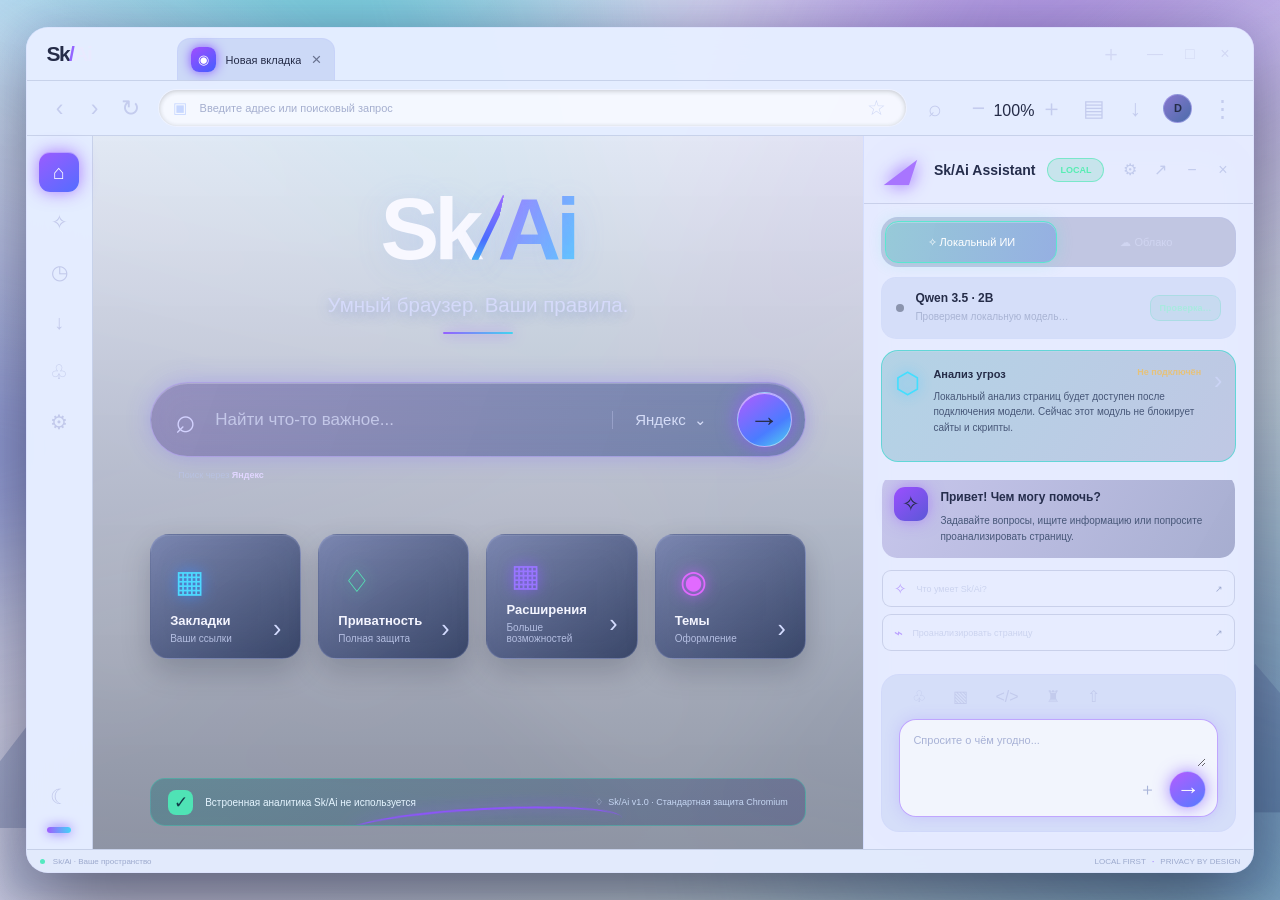
==== commit 4ec2886b: "Add page find, zoom and print controls" ====
--- a/browser-shell/ui/index.html
+++ b/browser-shell/ui/index.html
@@ -16,7 +16,18 @@
 <div class="toolbar">
  <div class="nav-controls"><button class="icon-button" id="goBack" aria-label="Назад">‹</button><button class="icon-button" id="goForward" aria-label="Вперёд">›</button><button class="icon-button" id="reloadPage" aria-label="Обновить">↻</button></div>
  <div class="omnibox"><span class="secure-mark">▣</span><input id="addressInput" placeholder="Введите адрес или поисковый запрос" aria-label="Адрес или поисковый запрос" spellcheck="false"><button class="omnibox-action" id="bookmarkButton" aria-label="Добавить закладку">☆</button></div>
+ <button class="toolbar-icon" id="findButton" title="Найти на странице" aria-label="Найти на странице">⌕</button>
+ <div class="zoom-tools" aria-label="Масштаб страницы"><button class="toolbar-icon zoom-control" id="zoomOut" title="Уменьшить масштаб">−</button><span id="zoomLevel" aria-live="polite">100%</span><button class="toolbar-icon zoom-control" id="zoomIn" title="Увеличить масштаб">＋</button></div>
+ <button class="toolbar-icon" id="printPage" title="Печать страницы" aria-label="Печать страницы">▤</button>
  <button class="toolbar-icon" id="downloadsButton" title="Загрузки">↓</button><button class="profile-button" id="profileButton" title="Профиль">D</button><button class="toolbar-icon" id="themeButton" title="Сменить оформление">⋮</button>
+</div>
+<div class="findbar" id="findBar" hidden>
+ <label class="findbar-label" for="findInput">Найти</label>
+ <input id="findInput" type="search" placeholder="Текст на странице" aria-label="Текст для поиска на странице">
+ <span class="findbar-count" id="findCount" aria-live="polite">0 совпадений</span>
+ <button class="findbar-button" id="findPrevious" title="Предыдущее совпадение" aria-label="Предыдущее совпадение">↑</button>
+ <button class="findbar-button" id="findNext" title="Следующее совпадение" aria-label="Следующее совпадение">↓</button>
+ <button class="findbar-close" id="findClose" title="Закрыть поиск" aria-label="Закрыть поиск">×</button>
 </div>
 <div class="browser-body">
 <nav class="rail" aria-label="Навигация"><button class="rail-item selected" id="homeNav" title="Главная">⌂</button><button class="rail-item" title="Помощник" id="assistantRail">✧</button><button class="rail-item" id="historyNav" title="История">◷</button><button class="rail-item" id="downloadsNav" title="Загрузки">↓</button><button class="rail-item" title="Расширения">♧</button><button class="rail-item" id="settingsNav" title="Настройки">⚙</button><span class="rail-spacer"></span><button class="rail-item moon" title="Ночной режим">☾</button><span class="rail-toggle"></span></nav>
--- a/browser-shell/ui/styles.css
+++ b/browser-shell/ui/styles.css
@@ -8,7 +8,7 @@
 .page-area{flex:1;min-width:0;overflow:hidden;background:linear-gradient(180deg,rgba(9,16,42,.04),rgba(7,14,36,.4))}.page-scroll{height:100%;overflow:auto;padding:clamp(28px,5vh,60px) clamp(25px,4.5vw,70px) 23px;max-width:1200px;margin:0 auto;display:flex;flex-direction:column}.hero-brand{text-align:center;margin:4px 0 48px}.hero-logo{font:600 clamp(58px,7vw,88px)/1 Manrope,sans-serif;letter-spacing:-5px;color:#f8f8ff;text-shadow:0 5px 32px rgba(130,148,255,.2)}.hero-logo span{display:inline-block;font-weight:500;background:linear-gradient(180deg,#b26cff,#496eff 62%,#43d9ef);background-clip:text;color:transparent;transform:skew(-12deg)}.hero-logo b{font-weight:600;background:linear-gradient(120deg,#a57aff,#5acfff);background-clip:text;color:transparent}.hero-brand p{font-size:clamp(15px,1.6vw,21px);color:#d5dafa;margin:20px 0 15px;text-shadow:0 2px 14px rgba(60,88,190,.4)}.hero-brand i{display:block;width:70px;height:2px;margin:auto;background:linear-gradient(90deg,#9560ff,#42d4ef);border-radius:5px;box-shadow:0 0 14px #9560ff}
 .search-card{height:75px;display:flex;align-items:center;gap:17px;padding:0 13px 0 24px;border:1px solid rgba(195,177,255,.58);border-radius:40px;background:linear-gradient(110deg,rgba(104,89,166,.5),rgba(42,72,135,.52));box-shadow:0 0 25px rgba(120,100,255,.3),inset 0 1px rgba(255,255,255,.24);position:relative;margin:0 auto 77px;width:min(900px,100%);backdrop-filter:blur(18px)}.search-symbol{font-size:35px;color:#d3d2ff}.search-card input{flex:1;min-width:0;background:none;border:0;outline:0;color:white;font-size:17px}.search-card input::placeholder{color:#c3c7e8}.search-engine{font-size:15px;border-left:1px solid rgba(215,220,255,.3);padding:0 13px 0 22px}.search-submit{height:55px;width:55px;border:1px solid rgba(255,255,255,.45);border-radius:50%;background:linear-gradient(145deg,#b15bff,#4a7cff 65%,#51d4ef);font-size:30px;box-shadow:0 0 20px rgba(144,89,255,.8),inset 0 1px rgba(255,255,255,.5)}.search-hint{position:absolute;left:27px;bottom:-24px;font-size:9px;color:#b8c1e1}.search-hint b{color:#e1d6ff;font-weight:600}
 .shortcut-grid{display:grid;grid-template-columns:repeat(4,minmax(0,1fr));gap:17px;width:min(1000px,100%);margin:0 auto}.shortcut-card{min-width:0;height:125px;display:grid;grid-template-columns:1fr auto;grid-template-rows:1fr auto;align-items:center;text-align:left;padding:14px 19px;border:1px solid rgba(187,199,255,.18);border-radius:19px;background:linear-gradient(145deg,rgba(83,99,161,.58),rgba(28,43,83,.78));box-shadow:0 12px 30px rgba(3,9,27,.2),inset 0 1px rgba(255,255,255,.08);backdrop-filter:blur(18px);transition:transform .2s,border-color .2s}.shortcut-card:hover{transform:translateY(-4px);border-color:rgba(169,143,255,.65);box-shadow:0 14px 30px rgba(56,61,160,.24)}.shortcut-icon{grid-column:1;grid-row:1;width:38px;height:38px;display:grid;place-items:center;font-size:31px;font-weight:400}.shortcut-icon.bookmarks{color:#4ed9ff;text-shadow:0 0 15px #398bff}.shortcut-icon.privacy{color:#56e8b7;text-shadow:0 0 15px #40d9a7}.shortcut-icon.extensions{color:#9875ff;text-shadow:0 0 15px #8b5cff}.shortcut-icon.themes{color:#e16aff;text-shadow:0 0 15px #c65cff}.shortcut-card>span:nth-child(2){grid-column:1;grid-row:2}.shortcut-card b{display:block;font-size:13px;font-weight:600;color:#f4f5ff}.shortcut-card small{display:block;font-size:10px;color:#b4bee1;margin-top:5px}.shortcut-arrow{grid-column:2;grid-row:2;color:#d4dcff;font-size:25px}.privacy-strip{height:48px;min-height:48px;display:flex;align-items:center;gap:12px;padding:0 17px;margin: auto 0 0;border:1px solid rgba(59,224,190,.35);border-radius:15px;background:linear-gradient(100deg,rgba(19,104,112,.36),rgba(48,54,112,.36));position:relative;overflow:hidden;font-size:10px;color:#e5f5ff}.privacy-shield{width:25px;height:25px;border-radius:8px;background:#4fe3b5;color:#123b49;display:grid;place-items:center;font-size:17px;font-weight:800}.privacy-wave{position:absolute;left:30%;right:28%;height:34px;bottom:-17px;border-top:2px solid #8e53ff;border-radius:50%;filter:drop-shadow(0 0 7px #9a55ff);transform:rotate(-3deg)}.privacy-version{margin-left:auto;color:#c7d8f4;font-size:9px;white-space:nowrap}.page-footer{display:none}
-.assistant-panel{width:390px;flex-shrink:0;display:flex;flex-direction:column;background:linear-gradient(180deg,rgba(20,29,62,.96),rgba(17,24,53,.98));border-left:1px solid rgba(163,183,255,.25);position:relative;transition:width .24s ease,opacity .2s;backdrop-filter:blur(25px)}.assistant-header{height:68px;display:flex;align-items:center;gap:12px;justify-content:space-between;padding:0 17px;border-bottom:1px solid var(--line);flex-shrink:0}.assistant-title{display:flex;align-items:center;gap:12px;min-width:0}.assistant-avatar{width:47px;height:43px;display:grid;place-items:center;color:#a875ff;font-size:33px;font-weight:800;transform:skew(-18deg);text-shadow:0 0 18px #9056ff}.assistant-title b{display:block;font:700 14px Manrope,sans-serif;white-space:nowrap}.assistant-title small{display:none;font-size:9px;color:#a5b1d1;margin-top:5px}.online-dot{display:inline-block;width:6px;height:6px;border-radius:50%;background:var(--mint);margin-right:5px;box-shadow:0 0 9px var(--mint)}.local-badge{padding:6px 12px;border:1px solid rgba(48,235,170,.5);border-radius:20px;background:rgba(23,189,130,.15);color:#58edb4;font-size:9px;font-weight:700}.assistant-window-tools{display:flex;gap:4px}.assistant-window-tools button{width:27px;height:27px;border:0;border-radius:7px;background:transparent;color:#c2cbed;font-size:16px}.assistant-window-tools button:hover{background:rgba(255,255,255,.1)}.mode-switch-wide{margin:13px 17px 10px;padding:3px;border:1px solid rgba(174,186,255,.14);border-radius:17px;background:rgba(79,87,139,.25);display:flex;gap:3px}.mode-option{height:42px;flex:1;border:1px solid transparent;border-radius:13px;background:transparent;padding:0 8px;color:#d0d5f1;font-size:11px;white-space:nowrap}.mode-option.active[data-mode=local]{background:linear-gradient(100deg,rgba(41,211,190,.28),rgba(84,142,226,.4));border-color:#5ae7d1;color:white;box-shadow:0 0 15px rgba(68,224,205,.25),inset 0 1px rgba(255,255,255,.25)}.mode-option.active[data-mode=cloud]{background:linear-gradient(100deg,rgba(146,103,255,.3),rgba(92,121,220,.32));border-color:#b19aff;color:white;box-shadow:0 0 15px rgba(153,112,255,.25)}.mode-dot{display:none}.model-card{height:62px;display:flex;align-items:center;gap:11px;margin:0 17px 11px;padding:0 14px;border:1px solid rgba(180,195,255,.08);border-radius:15px;background:rgba(81,94,149,.25)}.model-status{width:8px;height:8px;flex-shrink:0;border-radius:50%;background:#38e99c;box-shadow:0 0 10px #38e99c}.model-status.pending{background:#8b94ad;box-shadow:none}.security-title b.pending{color:#e6c27a}.model-card b{display:block;font-size:12px}.model-card small{display:block;font-size:10px;color:#a9b4d4;margin-top:5px}.model-chevron{margin-left:auto;color:#cbd4f5;font-size:25px}.security-card{min-height:112px;display:flex;align-items:flex-start;gap:13px;margin:0 17px 18px;padding:15px 13px;border:1px solid rgba(54,218,207,.65);border-radius:17px;background:linear-gradient(120deg,rgba(24,139,154,.25),rgba(73,94,147,.25));box-shadow:inset 0 1px rgba(255,255,255,.09)}.security-icon{font-size:29px;color:#42dfff;text-shadow:0 0 12px #33bfff}.security-title{font-size:11px;font-weight:700;line-height:1.5}.security-title b{float:right;color:#4fe3ae;font-size:9px;margin-left:6px}.security-card p{font-size:10px;line-height:1.55;color:#c0cbe8;margin:6px 0 0}.chat-area{flex:1;min-height:100px;overflow:auto;padding:13px 18px}.assistant-intro{display:flex;align-items:flex-start;gap:12px;padding:13px 12px;border-radius:15px;background:linear-gradient(120deg,rgba(113,94,183,.26),rgba(55,65,125,.36));margin-top:6px}.intro-spark{width:34px;height:34px;flex-shrink:0;display:grid;place-items:center;border-radius:11px;background:linear-gradient(140deg,#9b4fff,#5b58d7);font-size:21px;box-shadow:0 0 16px rgba(151,76,255,.5)}.assistant-intro b{font-size:12px}.assistant-intro p{font-size:10px;line-height:1.6;color:#d0d6ef;margin:8px 0 0}.suggestion-list{display:flex;flex-direction:column;gap:7px;margin-top:12px}.suggestion{height:37px;padding:0 11px;display:flex;align-items:center;gap:9px;text-align:left;border:1px solid var(--line);border-radius:9px;background:rgba(255,255,255,.035);color:#cbd3ef;font-size:9px}.suggestion:hover{background:rgba(173,155,245,.1);border-color:rgba(173,155,245,.3)}.suggestion span{color:#bba2ff;font-size:15px}.suggestion i{font-style:normal;margin-left:auto;color:#9da9cf}.chat-message{padding:11px 12px;margin:12px 0;border-radius:12px;font-size:10px;line-height:1.6;white-space:pre-wrap}.chat-message.user{margin-left:28px;background:rgba(143,126,211,.24);border:1px solid rgba(175,157,241,.18);color:#f0edff}.chat-message.assistant{margin-right:18px;background:rgba(255,255,255,.055);border:1px solid var(--line);color:#d5dcf2}
+.assistant-panel{width:390px;flex-shrink:0;display:flex;flex-direction:column;background:linear-gradient(180deg,rgba(20,29,62,.96),rgba(17,24,53,.98));border-left:1px solid rgba(163,183,255,.25);position:relative;transition:width .24s ease,opacity .2s;backdrop-filter:blur(25px)}.assistant-header{height:68px;display:flex;align-items:center;gap:12px;justify-content:space-between;padding:0 17px;border-bottom:1px solid var(--line);flex-shrink:0}.assistant-title{display:flex;align-items:center;gap:12px;min-width:0}.assistant-avatar{width:47px;height:43px;display:grid;place-items:center;color:#a875ff;font-size:33px;font-weight:800;transform:skew(-18deg);text-shadow:0 0 18px #9056ff}.assistant-title b{display:block;font:700 14px Manrope,sans-serif;white-space:nowrap}.assistant-title small{display:none;font-size:9px;color:#a5b1d1;margin-top:5px}.online-dot{display:inline-block;width:6px;height:6px;border-radius:50%;background:var(--mint);margin-right:5px;box-shadow:0 0 9px var(--mint)}.local-badge{padding:6px 12px;border:1px solid rgba(48,235,170,.5);border-radius:20px;background:rgba(23,189,130,.15);color:#58edb4;font-size:9px;font-weight:700}.assistant-window-tools{display:flex;gap:4px}.assistant-window-tools button{width:27px;height:27px;border:0;border-radius:7px;background:transparent;color:#c2cbed;font-size:16px}.assistant-window-tools button:hover{background:rgba(255,255,255,.1)}.mode-switch-wide{margin:13px 17px 10px;padding:3px;border:1px solid rgba(174,186,255,.14);border-radius:17px;background:rgba(79,87,139,.25);display:flex;gap:3px}.mode-option{height:42px;flex:1;border:1px solid transparent;border-radius:13px;background:transparent;padding:0 8px;color:#d0d5f1;font-size:11px;white-space:nowrap}.mode-option.active[data-mode=local]{background:linear-gradient(100deg,rgba(41,211,190,.28),rgba(84,142,226,.4));border-color:#5ae7d1;color:white;box-shadow:0 0 15px rgba(68,224,205,.25),inset 0 1px rgba(255,255,255,.25)}.mode-option.active[data-mode=cloud]{background:linear-gradient(100deg,rgba(146,103,255,.3),rgba(92,121,220,.32));border-color:#b19aff;color:white;box-shadow:0 0 15px rgba(153,112,255,.25)}.mode-dot{display:none}.model-card{height:62px;display:flex;align-items:center;gap:11px;margin:0 17px 11px;padding:0 14px;border:1px solid rgba(180,195,255,.08);border-radius:15px;background:rgba(81,94,149,.25)}.model-status{width:8px;height:8px;flex-shrink:0;border-radius:50%;background:#38e99c;box-shadow:0 0 10px #38e99c}.model-status.pending{background:#8b94ad;box-shadow:none}.security-title b.pending{color:#e6c27a}.model-card b{display:block;font-size:12px}.model-card small{display:block;font-size:10px;color:#a9b4d4;margin-top:5px}.model-copy{min-width:0;flex:1}.model-copy small{line-height:1.45}.model-install-button{flex-shrink:0;padding:7px 9px;border:1px solid rgba(81,224,189,.42);border-radius:9px;background:rgba(35,175,139,.13);color:#8cf1cf;font-size:9px;font-weight:700;white-space:nowrap}.model-install-button:hover:not(:disabled){background:rgba(35,175,139,.24)}.model-install-button:disabled{opacity:.6;cursor:wait}.model-install-button[hidden]{display:none}.model-status.downloading{background:#b49aff;box-shadow:0 0 10px #b49aff}.model-status.ready{background:#38e99c;box-shadow:0 0 10px #38e99c}.model-status.error{background:#ef9a83;box-shadow:0 0 10px #ef9a83}.model-chevron{margin-left:auto;color:#cbd4f5;font-size:25px}.security-card{min-height:112px;display:flex;align-items:flex-start;gap:13px;margin:0 17px 18px;padding:15px 13px;border:1px solid rgba(54,218,207,.65);border-radius:17px;background:linear-gradient(120deg,rgba(24,139,154,.25),rgba(73,94,147,.25));box-shadow:inset 0 1px rgba(255,255,255,.09)}.security-icon{font-size:29px;color:#42dfff;text-shadow:0 0 12px #33bfff}.security-title{font-size:11px;font-weight:700;line-height:1.5}.security-title b{float:right;color:#4fe3ae;font-size:9px;margin-left:6px}.security-card p{font-size:10px;line-height:1.55;color:#c0cbe8;margin:6px 0 0}.chat-area{flex:1;min-height:100px;overflow:auto;padding:13px 18px}.assistant-intro{display:flex;align-items:flex-start;gap:12px;padding:13px 12px;border-radius:15px;background:linear-gradient(120deg,rgba(113,94,183,.26),rgba(55,65,125,.36));margin-top:6px}.intro-spark{width:34px;height:34px;flex-shrink:0;display:grid;place-items:center;border-radius:11px;background:linear-gradient(140deg,#9b4fff,#5b58d7);font-size:21px;box-shadow:0 0 16px rgba(151,76,255,.5)}.assistant-intro b{font-size:12px}.assistant-intro p{font-size:10px;line-height:1.6;color:#d0d6ef;margin:8px 0 0}.suggestion-list{display:flex;flex-direction:column;gap:7px;margin-top:12px}.suggestion{height:37px;padding:0 11px;display:flex;align-items:center;gap:9px;text-align:left;border:1px solid var(--line);border-radius:9px;background:rgba(255,255,255,.035);color:#cbd3ef;font-size:9px}.suggestion:hover{background:rgba(173,155,245,.1);border-color:rgba(173,155,245,.3)}.suggestion span{color:#bba2ff;font-size:15px}.suggestion i{font-style:normal;margin-left:auto;color:#9da9cf}.chat-message{padding:11px 12px;margin:12px 0;border-radius:12px;font-size:10px;line-height:1.6;white-space:pre-wrap}.chat-message.user{margin-left:28px;background:rgba(143,126,211,.24);border:1px solid rgba(175,157,241,.18);color:#f0edff}.chat-message.assistant{margin-right:18px;background:rgba(255,255,255,.055);border:1px solid var(--line);color:#d5dcf2}
 .composer-wrap{padding:11px 17px 14px;border:1px solid rgba(174,186,255,.13);border-radius:18px;margin:10px 17px 17px;background:rgba(48,57,104,.3);flex-shrink:0}.composer-tools{display:flex;gap:15px;margin:0 0 12px 7px}.composer-tools button{border:0;background:none;color:#c3cbed;font-size:16px}.composer{border:1px solid rgba(175,139,255,.75);border-radius:17px;background:rgba(13,20,48,.72);padding:10px 11px 8px;box-shadow:0 0 15px rgba(132,90,255,.2)}.composer textarea{width:100%;min-height:37px;max-height:100px;resize:vertical;border:0;outline:0;background:transparent;color:white;font-size:11px;line-height:1.5}.composer textarea::placeholder{color:#a8b2d6}.composer-bottom{display:flex;align-items:center;justify-content:flex-end}.composer-actions{display:flex;align-items:center;gap:7px}.attach-button{border:0;background:none;color:#aab5d9;font-size:17px}.send-button{width:37px;height:37px;border:1px solid rgba(255,255,255,.45);border-radius:50%;background:linear-gradient(145deg,#b45cff,#547bff);color:white;font-size:23px;box-shadow:0 0 15px rgba(143,95,255,.7)}.assistant-reopen{display:none;position:absolute;right:16px;bottom:17px;width:44px;height:44px;border:1px solid rgba(189,169,255,.5);border-radius:14px;background:linear-gradient(145deg,#8e50e9,#4d70e9);color:white;font-size:22px;box-shadow:0 0 20px rgba(134,83,255,.6)}
 .statusbar{height:23px;display:flex;align-items:center;justify-content:space-between;padding:0 13px;background:rgba(8,14,34,.92);border-top:1px solid var(--line);font-size:8px;color:#9ca9cd;flex-shrink:0}.statusbar .status-dot{display:inline-block;width:5px;height:5px;border-radius:50%;background:var(--mint);margin-right:6px}.statusbar b{color:#a990ff;margin:0 4px}
 .browser-window.assistant-collapsed .assistant-panel{width:0;border:0;opacity:0;overflow:hidden}.browser-window.assistant-collapsed .assistant-reopen{display:grid;place-items:center}.browser-window.assistant-floating .assistant-panel{position:absolute;z-index:5;right:18px;bottom:18px;width:390px;height:min(720px,calc(100% - 100px));border:1px solid rgba(190,174,255,.55);border-radius:17px;box-shadow:0 22px 65px rgba(0,0,0,.55);overflow:hidden}
@@ -133,7 +133,7 @@
 .permission-status{font-size:9px;font-weight:700}
 .permission-status.allowed{color:#65d9b8}
 .permission-status.denied{color:#efabbd}
-.settings-refresh{height:34px;padding:0 12px;border:1px solid rgba(178,194,255,.18);border-radius:9px;background:rgba(255,255,255,.05);color:#cbd6ef;font-size:10px}
+.settings-refresh{height:34px;padding:0 12px;border:1px solid rgba(178,194,255,.18);border-radius:9px;background:rgba(255,255,255,.05);color:#cbd6ef;font-size:10px}.settings-actions-row{display:flex;gap:8px;flex-wrap:wrap;align-items:center;padding-top:4px}.settings-actions-row .settings-refresh{min-width:145px}body[data-theme=light] .settings-actions-row .settings-refresh{color:#31405f}
 .settings-refresh:hover{border-color:rgba(107,219,206,.44);background:rgba(57,163,154,.12)}
 body[data-theme=light] .site-permission-row{background:rgba(170,187,228,.14);border-color:rgba(75,95,157,.14)}
 body[data-theme=light] .site-permission-meta b{color:#293758}
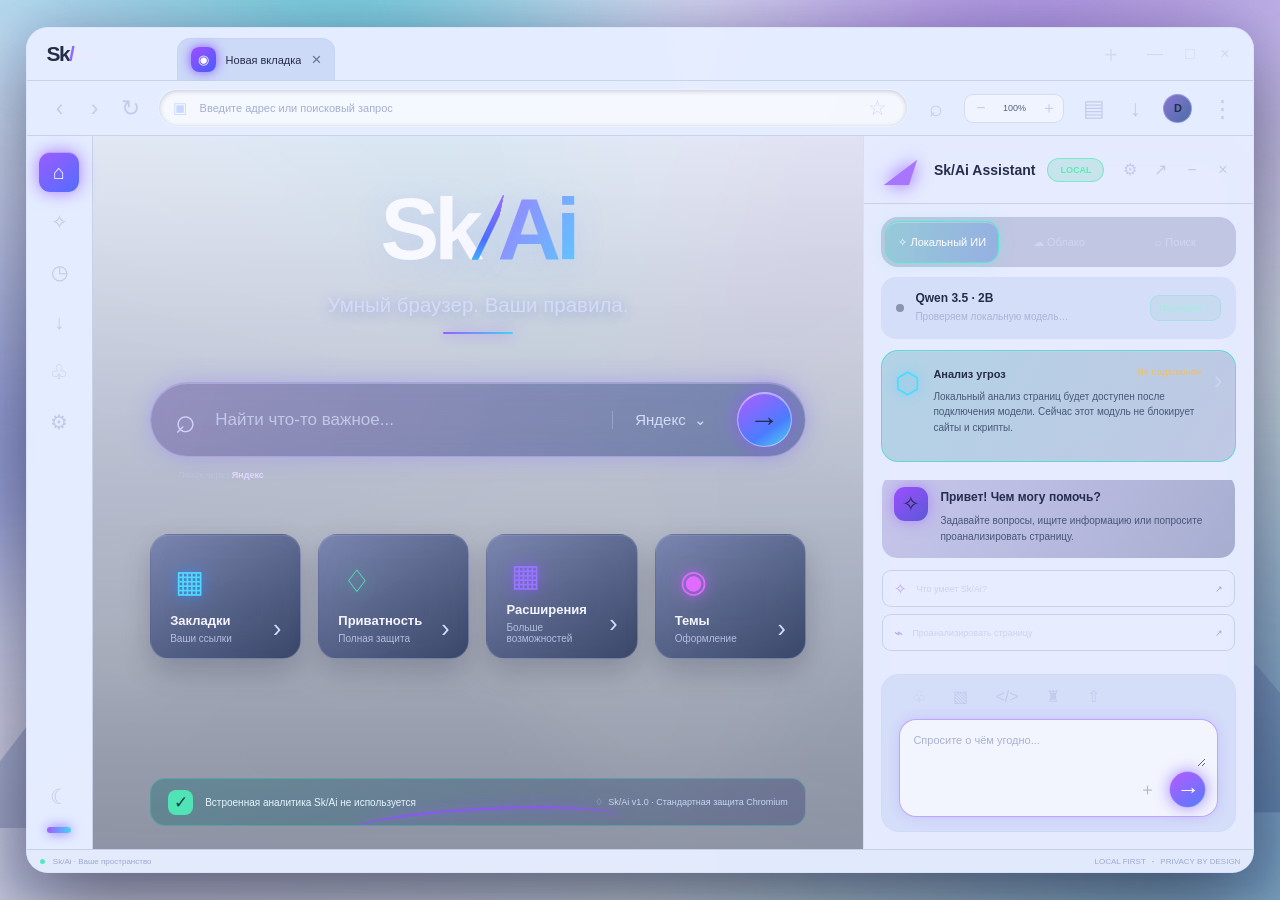
==== commit cf655d23: "Add Internet Search assistant mode and harden local inference responses" ====
--- a/browser-shell/ui/index.html
+++ b/browser-shell/ui/index.html
@@ -45,7 +45,7 @@
 </div></section>
 <aside class="assistant-panel" id="assistantPanel"><div class="permission-prompts" id="permissionPrompts" aria-live="polite" hidden></div>
  <div class="assistant-header"><div class="assistant-title"><div class="assistant-avatar">◢</div><div><b>Sk/Ai Assistant</b><small><i class="online-dot"></i> Помощник готов</small></div></div><span class="local-badge">LOCAL</span><div class="assistant-window-tools"><button title="Настройки">⚙</button><button id="floatAssistant" title="Плавающее окно">↗</button><button id="collapseAssistant" title="Свернуть">−</button><button id="hideAssistant" title="Закрыть">×</button></div></div>
- <div class="mode-switch mode-switch-wide"><button class="mode-option active" data-mode="local"><span class="mode-dot local-dot"></span>✧ Локальный ИИ</button><button class="mode-option" data-mode="cloud"><span class="mode-dot cloud-dot"></span>☁ Облако</button></div>
+ <div class="mode-switch mode-switch-wide"><button class="mode-option active" data-mode="local"><span class="mode-dot local-dot"></span>✧ Локальный ИИ</button><button class="mode-option" data-mode="cloud"><span class="mode-dot cloud-dot"></span>☁ Облако</button><button class="mode-option" data-mode="search" title="Открыть поиск в выбранной поисковой системе"><span class="mode-dot search-dot"></span>⌕ Поиск</button></div>
  <div class="model-card"><span class="model-status pending" id="modelStatus"></span><div class="model-copy"><b>Qwen 3.5 · 2B</b><small id="modelFootnote">Проверяем локальную модель…</small></div><button class="model-install-button" id="installLocalModel" type="button">Установить · 1,3 ГБ</button></div>
  <div class="security-card"><span class="security-icon">⬡</span><div><div class="security-title">Анализ угроз <b class="pending">Не подключён</b></div><p>Локальный анализ страниц будет доступен после подключения модели. Сейчас этот модуль не блокирует сайты и скрипты.</p></div><span class="model-chevron">›</span></div>
  <div class="chat-area" id="chatArea"><div class="assistant-intro"><div class="intro-spark">✧</div><div><b>Привет! Чем могу помочь?</b><p>Задавайте вопросы, ищите информацию или попросите проанализировать страницу.</p></div></div><div class="suggestion-list"><button class="suggestion" data-prompt="Объясни, что умеет Sk/Ai."><span>✧</span> Что умеет Sk/Ai? <i>↗</i></button><button class="suggestion" data-prompt="Помоги проанализировать текущую страницу."><span>⌁</span> Проанализировать страницу <i>↗</i></button></div></div>
--- a/browser-shell/ui/styles.css
+++ b/browser-shell/ui/styles.css
@@ -8,7 +8,7 @@
 .page-area{flex:1;min-width:0;overflow:hidden;background:linear-gradient(180deg,rgba(9,16,42,.04),rgba(7,14,36,.4))}.page-scroll{height:100%;overflow:auto;padding:clamp(28px,5vh,60px) clamp(25px,4.5vw,70px) 23px;max-width:1200px;margin:0 auto;display:flex;flex-direction:column}.hero-brand{text-align:center;margin:4px 0 48px}.hero-logo{font:600 clamp(58px,7vw,88px)/1 Manrope,sans-serif;letter-spacing:-5px;color:#f8f8ff;text-shadow:0 5px 32px rgba(130,148,255,.2)}.hero-logo span{display:inline-block;font-weight:500;background:linear-gradient(180deg,#b26cff,#496eff 62%,#43d9ef);background-clip:text;color:transparent;transform:skew(-12deg)}.hero-logo b{font-weight:600;background:linear-gradient(120deg,#a57aff,#5acfff);background-clip:text;color:transparent}.hero-brand p{font-size:clamp(15px,1.6vw,21px);color:#d5dafa;margin:20px 0 15px;text-shadow:0 2px 14px rgba(60,88,190,.4)}.hero-brand i{display:block;width:70px;height:2px;margin:auto;background:linear-gradient(90deg,#9560ff,#42d4ef);border-radius:5px;box-shadow:0 0 14px #9560ff}
 .search-card{height:75px;display:flex;align-items:center;gap:17px;padding:0 13px 0 24px;border:1px solid rgba(195,177,255,.58);border-radius:40px;background:linear-gradient(110deg,rgba(104,89,166,.5),rgba(42,72,135,.52));box-shadow:0 0 25px rgba(120,100,255,.3),inset 0 1px rgba(255,255,255,.24);position:relative;margin:0 auto 77px;width:min(900px,100%);backdrop-filter:blur(18px)}.search-symbol{font-size:35px;color:#d3d2ff}.search-card input{flex:1;min-width:0;background:none;border:0;outline:0;color:white;font-size:17px}.search-card input::placeholder{color:#c3c7e8}.search-engine{font-size:15px;border-left:1px solid rgba(215,220,255,.3);padding:0 13px 0 22px}.search-submit{height:55px;width:55px;border:1px solid rgba(255,255,255,.45);border-radius:50%;background:linear-gradient(145deg,#b15bff,#4a7cff 65%,#51d4ef);font-size:30px;box-shadow:0 0 20px rgba(144,89,255,.8),inset 0 1px rgba(255,255,255,.5)}.search-hint{position:absolute;left:27px;bottom:-24px;font-size:9px;color:#b8c1e1}.search-hint b{color:#e1d6ff;font-weight:600}
 .shortcut-grid{display:grid;grid-template-columns:repeat(4,minmax(0,1fr));gap:17px;width:min(1000px,100%);margin:0 auto}.shortcut-card{min-width:0;height:125px;display:grid;grid-template-columns:1fr auto;grid-template-rows:1fr auto;align-items:center;text-align:left;padding:14px 19px;border:1px solid rgba(187,199,255,.18);border-radius:19px;background:linear-gradient(145deg,rgba(83,99,161,.58),rgba(28,43,83,.78));box-shadow:0 12px 30px rgba(3,9,27,.2),inset 0 1px rgba(255,255,255,.08);backdrop-filter:blur(18px);transition:transform .2s,border-color .2s}.shortcut-card:hover{transform:translateY(-4px);border-color:rgba(169,143,255,.65);box-shadow:0 14px 30px rgba(56,61,160,.24)}.shortcut-icon{grid-column:1;grid-row:1;width:38px;height:38px;display:grid;place-items:center;font-size:31px;font-weight:400}.shortcut-icon.bookmarks{color:#4ed9ff;text-shadow:0 0 15px #398bff}.shortcut-icon.privacy{color:#56e8b7;text-shadow:0 0 15px #40d9a7}.shortcut-icon.extensions{color:#9875ff;text-shadow:0 0 15px #8b5cff}.shortcut-icon.themes{color:#e16aff;text-shadow:0 0 15px #c65cff}.shortcut-card>span:nth-child(2){grid-column:1;grid-row:2}.shortcut-card b{display:block;font-size:13px;font-weight:600;color:#f4f5ff}.shortcut-card small{display:block;font-size:10px;color:#b4bee1;margin-top:5px}.shortcut-arrow{grid-column:2;grid-row:2;color:#d4dcff;font-size:25px}.privacy-strip{height:48px;min-height:48px;display:flex;align-items:center;gap:12px;padding:0 17px;margin: auto 0 0;border:1px solid rgba(59,224,190,.35);border-radius:15px;background:linear-gradient(100deg,rgba(19,104,112,.36),rgba(48,54,112,.36));position:relative;overflow:hidden;font-size:10px;color:#e5f5ff}.privacy-shield{width:25px;height:25px;border-radius:8px;background:#4fe3b5;color:#123b49;display:grid;place-items:center;font-size:17px;font-weight:800}.privacy-wave{position:absolute;left:30%;right:28%;height:34px;bottom:-17px;border-top:2px solid #8e53ff;border-radius:50%;filter:drop-shadow(0 0 7px #9a55ff);transform:rotate(-3deg)}.privacy-version{margin-left:auto;color:#c7d8f4;font-size:9px;white-space:nowrap}.page-footer{display:none}
-.assistant-panel{width:390px;flex-shrink:0;display:flex;flex-direction:column;background:linear-gradient(180deg,rgba(20,29,62,.96),rgba(17,24,53,.98));border-left:1px solid rgba(163,183,255,.25);position:relative;transition:width .24s ease,opacity .2s;backdrop-filter:blur(25px)}.assistant-header{height:68px;display:flex;align-items:center;gap:12px;justify-content:space-between;padding:0 17px;border-bottom:1px solid var(--line);flex-shrink:0}.assistant-title{display:flex;align-items:center;gap:12px;min-width:0}.assistant-avatar{width:47px;height:43px;display:grid;place-items:center;color:#a875ff;font-size:33px;font-weight:800;transform:skew(-18deg);text-shadow:0 0 18px #9056ff}.assistant-title b{display:block;font:700 14px Manrope,sans-serif;white-space:nowrap}.assistant-title small{display:none;font-size:9px;color:#a5b1d1;margin-top:5px}.online-dot{display:inline-block;width:6px;height:6px;border-radius:50%;background:var(--mint);margin-right:5px;box-shadow:0 0 9px var(--mint)}.local-badge{padding:6px 12px;border:1px solid rgba(48,235,170,.5);border-radius:20px;background:rgba(23,189,130,.15);color:#58edb4;font-size:9px;font-weight:700}.assistant-window-tools{display:flex;gap:4px}.assistant-window-tools button{width:27px;height:27px;border:0;border-radius:7px;background:transparent;color:#c2cbed;font-size:16px}.assistant-window-tools button:hover{background:rgba(255,255,255,.1)}.mode-switch-wide{margin:13px 17px 10px;padding:3px;border:1px solid rgba(174,186,255,.14);border-radius:17px;background:rgba(79,87,139,.25);display:flex;gap:3px}.mode-option{height:42px;flex:1;border:1px solid transparent;border-radius:13px;background:transparent;padding:0 8px;color:#d0d5f1;font-size:11px;white-space:nowrap}.mode-option.active[data-mode=local]{background:linear-gradient(100deg,rgba(41,211,190,.28),rgba(84,142,226,.4));border-color:#5ae7d1;color:white;box-shadow:0 0 15px rgba(68,224,205,.25),inset 0 1px rgba(255,255,255,.25)}.mode-option.active[data-mode=cloud]{background:linear-gradient(100deg,rgba(146,103,255,.3),rgba(92,121,220,.32));border-color:#b19aff;color:white;box-shadow:0 0 15px rgba(153,112,255,.25)}.mode-dot{display:none}.model-card{height:62px;display:flex;align-items:center;gap:11px;margin:0 17px 11px;padding:0 14px;border:1px solid rgba(180,195,255,.08);border-radius:15px;background:rgba(81,94,149,.25)}.model-status{width:8px;height:8px;flex-shrink:0;border-radius:50%;background:#38e99c;box-shadow:0 0 10px #38e99c}.model-status.pending{background:#8b94ad;box-shadow:none}.security-title b.pending{color:#e6c27a}.model-card b{display:block;font-size:12px}.model-card small{display:block;font-size:10px;color:#a9b4d4;margin-top:5px}.model-copy{min-width:0;flex:1}.model-copy small{line-height:1.45}.model-install-button{flex-shrink:0;padding:7px 9px;border:1px solid rgba(81,224,189,.42);border-radius:9px;background:rgba(35,175,139,.13);color:#8cf1cf;font-size:9px;font-weight:700;white-space:nowrap}.model-install-button:hover:not(:disabled){background:rgba(35,175,139,.24)}.model-install-button:disabled{opacity:.6;cursor:wait}.model-install-button[hidden]{display:none}.model-status.downloading{background:#b49aff;box-shadow:0 0 10px #b49aff}.model-status.ready{background:#38e99c;box-shadow:0 0 10px #38e99c}.model-status.error{background:#ef9a83;box-shadow:0 0 10px #ef9a83}.model-chevron{margin-left:auto;color:#cbd4f5;font-size:25px}.security-card{min-height:112px;display:flex;align-items:flex-start;gap:13px;margin:0 17px 18px;padding:15px 13px;border:1px solid rgba(54,218,207,.65);border-radius:17px;background:linear-gradient(120deg,rgba(24,139,154,.25),rgba(73,94,147,.25));box-shadow:inset 0 1px rgba(255,255,255,.09)}.security-icon{font-size:29px;color:#42dfff;text-shadow:0 0 12px #33bfff}.security-title{font-size:11px;font-weight:700;line-height:1.5}.security-title b{float:right;color:#4fe3ae;font-size:9px;margin-left:6px}.security-card p{font-size:10px;line-height:1.55;color:#c0cbe8;margin:6px 0 0}.chat-area{flex:1;min-height:100px;overflow:auto;padding:13px 18px}.assistant-intro{display:flex;align-items:flex-start;gap:12px;padding:13px 12px;border-radius:15px;background:linear-gradient(120deg,rgba(113,94,183,.26),rgba(55,65,125,.36));margin-top:6px}.intro-spark{width:34px;height:34px;flex-shrink:0;display:grid;place-items:center;border-radius:11px;background:linear-gradient(140deg,#9b4fff,#5b58d7);font-size:21px;box-shadow:0 0 16px rgba(151,76,255,.5)}.assistant-intro b{font-size:12px}.assistant-intro p{font-size:10px;line-height:1.6;color:#d0d6ef;margin:8px 0 0}.suggestion-list{display:flex;flex-direction:column;gap:7px;margin-top:12px}.suggestion{height:37px;padding:0 11px;display:flex;align-items:center;gap:9px;text-align:left;border:1px solid var(--line);border-radius:9px;background:rgba(255,255,255,.035);color:#cbd3ef;font-size:9px}.suggestion:hover{background:rgba(173,155,245,.1);border-color:rgba(173,155,245,.3)}.suggestion span{color:#bba2ff;font-size:15px}.suggestion i{font-style:normal;margin-left:auto;color:#9da9cf}.chat-message{padding:11px 12px;margin:12px 0;border-radius:12px;font-size:10px;line-height:1.6;white-space:pre-wrap}.chat-message.user{margin-left:28px;background:rgba(143,126,211,.24);border:1px solid rgba(175,157,241,.18);color:#f0edff}.chat-message.assistant{margin-right:18px;background:rgba(255,255,255,.055);border:1px solid var(--line);color:#d5dcf2}
+.assistant-panel{width:390px;flex-shrink:0;display:flex;flex-direction:column;background:linear-gradient(180deg,rgba(20,29,62,.96),rgba(17,24,53,.98));border-left:1px solid rgba(163,183,255,.25);position:relative;transition:width .24s ease,opacity .2s;backdrop-filter:blur(25px)}.assistant-header{height:68px;display:flex;align-items:center;gap:12px;justify-content:space-between;padding:0 17px;border-bottom:1px solid var(--line);flex-shrink:0}.assistant-title{display:flex;align-items:center;gap:12px;min-width:0}.assistant-avatar{width:47px;height:43px;display:grid;place-items:center;color:#a875ff;font-size:33px;font-weight:800;transform:skew(-18deg);text-shadow:0 0 18px #9056ff}.assistant-title b{display:block;font:700 14px Manrope,sans-serif;white-space:nowrap}.assistant-title small{display:none;font-size:9px;color:#a5b1d1;margin-top:5px}.online-dot{display:inline-block;width:6px;height:6px;border-radius:50%;background:var(--mint);margin-right:5px;box-shadow:0 0 9px var(--mint)}.local-badge{padding:6px 12px;border:1px solid rgba(48,235,170,.5);border-radius:20px;background:rgba(23,189,130,.15);color:#58edb4;font-size:9px;font-weight:700}.assistant-window-tools{display:flex;gap:4px}.assistant-window-tools button{width:27px;height:27px;border:0;border-radius:7px;background:transparent;color:#c2cbed;font-size:16px}.assistant-window-tools button:hover{background:rgba(255,255,255,.1)}.mode-switch-wide{margin:13px 17px 10px;padding:3px;border:1px solid rgba(174,186,255,.14);border-radius:17px;background:rgba(79,87,139,.25);display:flex;gap:3px}.mode-option{height:42px;flex:1;border:1px solid transparent;border-radius:13px;background:transparent;padding:0 8px;color:#d0d5f1;font-size:11px;white-space:nowrap}.mode-option.active[data-mode=local]{background:linear-gradient(100deg,rgba(41,211,190,.28),rgba(84,142,226,.4));border-color:#5ae7d1;color:white;box-shadow:0 0 15px rgba(68,224,205,.25),inset 0 1px rgba(255,255,255,.25)}.mode-option.active[data-mode=cloud]{background:linear-gradient(100deg,rgba(146,103,255,.3),rgba(92,121,220,.32));border-color:#b19aff;color:white;box-shadow:0 0 15px rgba(153,112,255,.25)}.mode-option.active[data-mode=search]{background:linear-gradient(100deg,rgba(75,154,235,.28),rgba(49,205,188,.24));border-color:#78c8ee;color:white;box-shadow:0 0 15px rgba(79,174,225,.2)}.local-badge.search-badge{border-color:rgba(111,193,239,.5);background:rgba(60,144,204,.15);color:#9edcff}.mode-dot{display:none}.model-card{height:62px;display:flex;align-items:center;gap:11px;margin:0 17px 11px;padding:0 14px;border:1px solid rgba(180,195,255,.08);border-radius:15px;background:rgba(81,94,149,.25)}.model-status{width:8px;height:8px;flex-shrink:0;border-radius:50%;background:#38e99c;box-shadow:0 0 10px #38e99c}.model-status.pending{background:#8b94ad;box-shadow:none}.security-title b.pending{color:#e6c27a}.model-card b{display:block;font-size:12px}.model-card small{display:block;font-size:10px;color:#a9b4d4;margin-top:5px}.model-copy{min-width:0;flex:1}.model-copy small{line-height:1.45}.model-install-button{flex-shrink:0;padding:7px 9px;border:1px solid rgba(81,224,189,.42);border-radius:9px;background:rgba(35,175,139,.13);color:#8cf1cf;font-size:9px;font-weight:700;white-space:nowrap}.model-install-button:hover:not(:disabled){background:rgba(35,175,139,.24)}.model-install-button:disabled{opacity:.6;cursor:wait}.model-install-button[hidden]{display:none}.model-status.downloading{background:#b49aff;box-shadow:0 0 10px #b49aff}.model-status.ready{background:#38e99c;box-shadow:0 0 10px #38e99c}.model-status.error{background:#ef9a83;box-shadow:0 0 10px #ef9a83}.model-chevron{margin-left:auto;color:#cbd4f5;font-size:25px}.security-card{min-height:112px;display:flex;align-items:flex-start;gap:13px;margin:0 17px 18px;padding:15px 13px;border:1px solid rgba(54,218,207,.65);border-radius:17px;background:linear-gradient(120deg,rgba(24,139,154,.25),rgba(73,94,147,.25));box-shadow:inset 0 1px rgba(255,255,255,.09)}.security-icon{font-size:29px;color:#42dfff;text-shadow:0 0 12px #33bfff}.security-title{font-size:11px;font-weight:700;line-height:1.5}.security-title b{float:right;color:#4fe3ae;font-size:9px;margin-left:6px}.security-card p{font-size:10px;line-height:1.55;color:#c0cbe8;margin:6px 0 0}.chat-area{flex:1;min-height:100px;overflow:auto;padding:13px 18px}.assistant-intro{display:flex;align-items:flex-start;gap:12px;padding:13px 12px;border-radius:15px;background:linear-gradient(120deg,rgba(113,94,183,.26),rgba(55,65,125,.36));margin-top:6px}.intro-spark{width:34px;height:34px;flex-shrink:0;display:grid;place-items:center;border-radius:11px;background:linear-gradient(140deg,#9b4fff,#5b58d7);font-size:21px;box-shadow:0 0 16px rgba(151,76,255,.5)}.assistant-intro b{font-size:12px}.assistant-intro p{font-size:10px;line-height:1.6;color:#d0d6ef;margin:8px 0 0}.suggestion-list{display:flex;flex-direction:column;gap:7px;margin-top:12px}.suggestion{height:37px;padding:0 11px;display:flex;align-items:center;gap:9px;text-align:left;border:1px solid var(--line);border-radius:9px;background:rgba(255,255,255,.035);color:#cbd3ef;font-size:9px}.suggestion:hover{background:rgba(173,155,245,.1);border-color:rgba(173,155,245,.3)}.suggestion span{color:#bba2ff;font-size:15px}.suggestion i{font-style:normal;margin-left:auto;color:#9da9cf}.chat-message{padding:11px 12px;margin:12px 0;border-radius:12px;font-size:10px;line-height:1.6;white-space:pre-wrap}.chat-message.user{margin-left:28px;background:rgba(143,126,211,.24);border:1px solid rgba(175,157,241,.18);color:#f0edff}.chat-message.assistant{margin-right:18px;background:rgba(255,255,255,.055);border:1px solid var(--line);color:#d5dcf2}
 .composer-wrap{padding:11px 17px 14px;border:1px solid rgba(174,186,255,.13);border-radius:18px;margin:10px 17px 17px;background:rgba(48,57,104,.3);flex-shrink:0}.composer-tools{display:flex;gap:15px;margin:0 0 12px 7px}.composer-tools button{border:0;background:none;color:#c3cbed;font-size:16px}.composer{border:1px solid rgba(175,139,255,.75);border-radius:17px;background:rgba(13,20,48,.72);padding:10px 11px 8px;box-shadow:0 0 15px rgba(132,90,255,.2)}.composer textarea{width:100%;min-height:37px;max-height:100px;resize:vertical;border:0;outline:0;background:transparent;color:white;font-size:11px;line-height:1.5}.composer textarea::placeholder{color:#a8b2d6}.composer-bottom{display:flex;align-items:center;justify-content:flex-end}.composer-actions{display:flex;align-items:center;gap:7px}.attach-button{border:0;background:none;color:#aab5d9;font-size:17px}.send-button{width:37px;height:37px;border:1px solid rgba(255,255,255,.45);border-radius:50%;background:linear-gradient(145deg,#b45cff,#547bff);color:white;font-size:23px;box-shadow:0 0 15px rgba(143,95,255,.7)}.assistant-reopen{display:none;position:absolute;right:16px;bottom:17px;width:44px;height:44px;border:1px solid rgba(189,169,255,.5);border-radius:14px;background:linear-gradient(145deg,#8e50e9,#4d70e9);color:white;font-size:22px;box-shadow:0 0 20px rgba(134,83,255,.6)}
 .statusbar{height:23px;display:flex;align-items:center;justify-content:space-between;padding:0 13px;background:rgba(8,14,34,.92);border-top:1px solid var(--line);font-size:8px;color:#9ca9cd;flex-shrink:0}.statusbar .status-dot{display:inline-block;width:5px;height:5px;border-radius:50%;background:var(--mint);margin-right:6px}.statusbar b{color:#a990ff;margin:0 4px}
 .browser-window.assistant-collapsed .assistant-panel{width:0;border:0;opacity:0;overflow:hidden}.browser-window.assistant-collapsed .assistant-reopen{display:grid;place-items:center}.browser-window.assistant-floating .assistant-panel{position:absolute;z-index:5;right:18px;bottom:18px;width:390px;height:min(720px,calc(100% - 100px));border:1px solid rgba(190,174,255,.55);border-radius:17px;box-shadow:0 22px 65px rgba(0,0,0,.55);overflow:hidden}
@@ -140,3 +140,26 @@
 body[data-theme=light] .site-permission-meta small{color:#6b7b9c}
 body[data-theme=light] .settings-refresh{background:rgba(255,255,255,.72);color:#31405f;border-color:rgba(75,95,157,.18)}
 @media(max-width:650px){.site-permission-row{align-items:flex-start;flex-direction:column}.site-permission-row .library-remove{align-self:flex-end}}
+
+
+.zoom-tools{display:flex;align-items:center;gap:2px;flex-shrink:0;padding:0 3px;border:1px solid rgba(183,202,255,.1);border-radius:9px;background:rgba(5,13,35,.18)}
+.zoom-tools .zoom-control{width:25px;height:27px;font-size:16px}
+.zoom-tools span{width:38px;text-align:center;color:#b9c6e7;font-size:9px;font-variant-numeric:tabular-nums;cursor:pointer;user-select:none}
+.findbar{height:46px;display:flex;align-items:center;gap:9px;padding:0 18px;border-bottom:1px solid var(--line);background:rgba(27,38,76,.94);flex-shrink:0}
+.findbar[hidden]{display:none}
+.findbar-label{color:#cbd6f1;font-size:10px;font-weight:700;white-space:nowrap}
+.findbar input{width:min(360px,42vw);height:30px;padding:0 11px;border:1px solid rgba(173,190,245,.2);border-radius:8px;background:rgba(5,13,35,.42);color:#eef2ff;font-size:11px;outline:none}
+.findbar input:focus{border-color:rgba(91,223,204,.65);box-shadow:0 0 0 2px rgba(65,206,186,.12)}
+.findbar-count{min-width:112px;color:#aab8d9;font-size:10px;font-variant-numeric:tabular-nums}
+.findbar-button,.findbar-close{width:29px;height:29px;border:1px solid rgba(173,190,245,.14);border-radius:8px;background:rgba(255,255,255,.045);color:#dce4fb;font-size:15px}
+.findbar-button:hover,.findbar-close:hover{border-color:rgba(88,222,201,.45);background:rgba(65,206,186,.12)}
+.findbar-close{margin-left:auto;font-size:17px}
+body[data-theme=light] .zoom-tools{background:rgba(255,255,255,.4);border-color:rgba(49,70,123,.13)}
+body[data-theme=light] .zoom-tools span{color:#526182}
+body[data-theme=light] .findbar{background:rgba(231,237,255,.96)}
+body[data-theme=light] .findbar-label{color:#344465}
+body[data-theme=light] .findbar input{background:rgba(255,255,255,.8);color:#253653}
+body[data-theme=light] .findbar-count{color:#687897}
+body[data-theme=light] .findbar-button,body[data-theme=light] .findbar-close{color:#405274;background:rgba(255,255,255,.7);border-color:rgba(49,70,123,.15)}
+@media(max-width:1100px){.toolbar{gap:7px;padding:0 10px}.zoom-tools .zoom-control{width:22px}.zoom-tools span{width:33px}}
+@media(max-width:800px){.toolbar{flex-wrap:wrap;height:auto;min-height:55px;padding:7px 8px}.omnibox{min-width:140px}.zoom-tools{display:none}.findbar{padding:0 9px;gap:6px}.findbar input{width:min(45vw,240px)}.findbar-count{min-width:80px}}
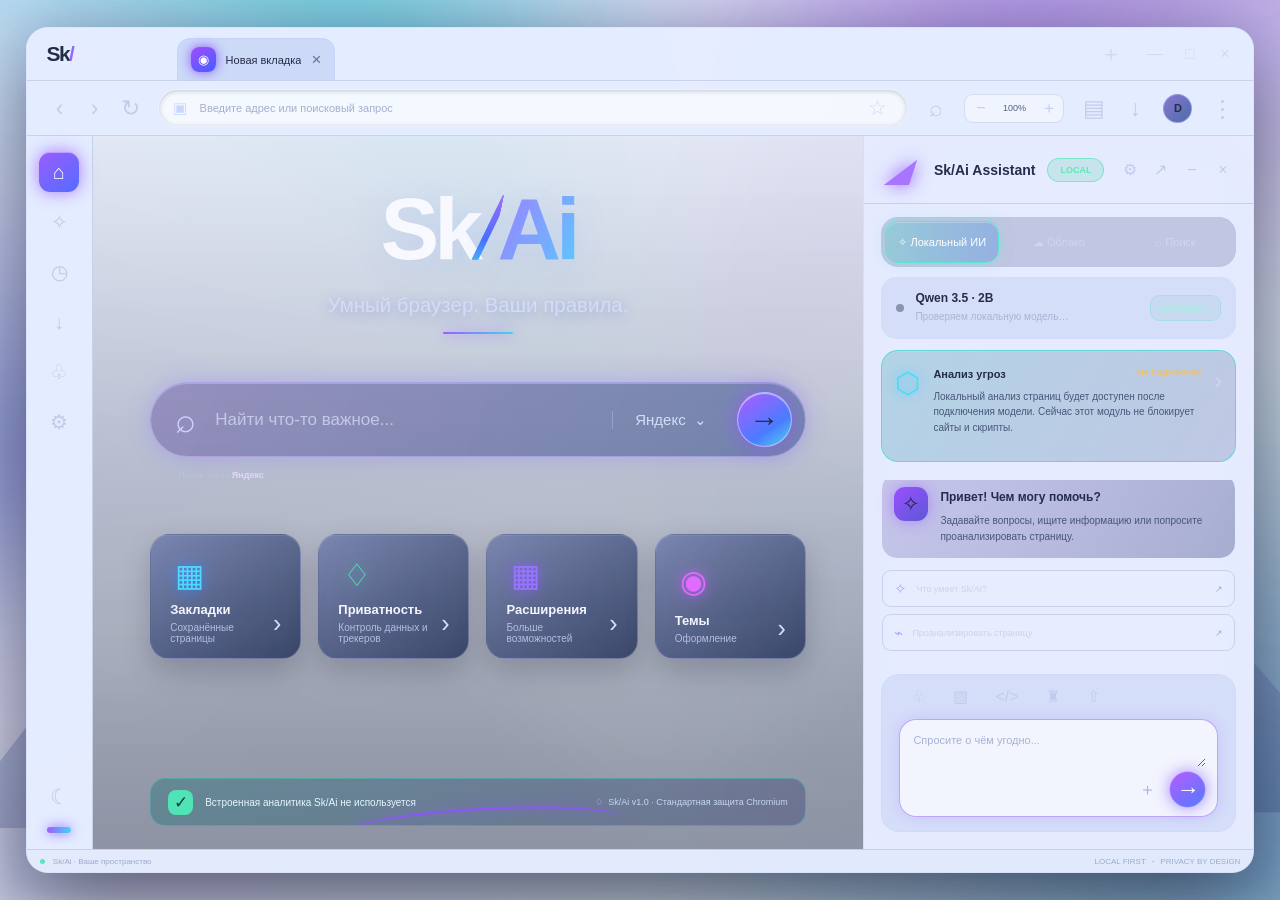
==== commit 39962f01: "Remove overstated privacy claim from start page" ====
--- a/browser-shell/ui/index.html
+++ b/browser-shell/ui/index.html
@@ -35,8 +35,8 @@
  <div class="hero-brand"><div class="hero-logo">Sk<span>/</span><b>Ai</b></div><p>Умный браузер. Ваши правила.</p><i></i></div>
  <div class="search-card"><span class="search-symbol">⌕</span><input id="homeSearch" placeholder="Найти что-то важное..." aria-label="Поиск"><button class="search-engine" id="engineButton">Яндекс <span>⌄</span></button><button class="search-submit" id="homeSearchSubmit" aria-label="Искать">→</button><div class="search-hint">Поиск через <b id="currentEngine">Яндекс</b></div></div>
  <div class="shortcut-grid">
- <button class="shortcut-card" data-url="skai://bookmarks"><span class="shortcut-icon bookmarks">▦</span><span><b>Закладки</b><small>Ваши ссылки</small></span><span class="shortcut-arrow">›</span></button>
- <button class="shortcut-card" data-url="skai://privacy"><span class="shortcut-icon privacy">♢</span><span><b>Приватность</b><small>Полная защита</small></span><span class="shortcut-arrow">›</span></button>
+ <button class="shortcut-card" data-url="skai://bookmarks"><span class="shortcut-icon bookmarks">▦</span><span><b>Закладки</b><small>Сохранённые страницы</small></span><span class="shortcut-arrow">›</span></button>
+ <button class="shortcut-card" data-url="skai://privacy"><span class="shortcut-icon privacy">♢</span><span><b>Приватность</b><small>Контроль данных и трекеров</small></span><span class="shortcut-arrow">›</span></button>
  <button class="shortcut-card" data-url="skai://extensions"><span class="shortcut-icon extensions">▦</span><span><b>Расширения</b><small>Больше возможностей</small></span><span class="shortcut-arrow">›</span></button>
  <button class="shortcut-card" data-url="skai://themes"><span class="shortcut-icon themes">◉</span><span><b>Темы</b><small>Оформление</small></span><span class="shortcut-arrow">›</span></button>
  </div>
@@ -49,7 +49,7 @@
  <div class="model-card"><span class="model-status pending" id="modelStatus"></span><div class="model-copy"><b>Qwen 3.5 · 2B</b><small id="modelFootnote">Проверяем локальную модель…</small></div><button class="model-install-button" id="installLocalModel" type="button">Установить · 1,3 ГБ</button></div>
  <div class="security-card"><span class="security-icon">⬡</span><div><div class="security-title">Анализ угроз <b class="pending">Не подключён</b></div><p>Локальный анализ страниц будет доступен после подключения модели. Сейчас этот модуль не блокирует сайты и скрипты.</p></div><span class="model-chevron">›</span></div>
  <div class="chat-area" id="chatArea"><div class="assistant-intro"><div class="intro-spark">✧</div><div><b>Привет! Чем могу помочь?</b><p>Задавайте вопросы, ищите информацию или попросите проанализировать страницу.</p></div></div><div class="suggestion-list"><button class="suggestion" data-prompt="Объясни, что умеет Sk/Ai."><span>✧</span> Что умеет Sk/Ai? <i>↗</i></button><button class="suggestion" data-prompt="Помоги проанализировать текущую страницу."><span>⌁</span> Проанализировать страницу <i>↗</i></button></div></div>
- <div class="composer-wrap"><div class="composer-tools"><button title="Прикрепить файл">♧</button><button title="Изображение">▧</button><button title="Код">&lt;/&gt;</button><button title="Очистить диалог">♜</button><button id="sharePage" title="Передать страницу">⇧</button></div><div class="composer"><textarea id="promptInput" rows="1" placeholder="Спросите о чём угодно..."></textarea><div class="composer-bottom"><div class="composer-actions"><button class="attach-button" title="Прикрепить">＋</button><button class="send-button" id="sendPrompt" title="Отправить">→</button></div></div></div></div>
+ <div class="composer-wrap"><div class="composer-tools"><button title="Прикрепить файл">♧</button><button title="Изображение">▧</button><button title="Код">&lt;/&gt;</button><button title="Очистить диалог">♜</button><button id="sharePage" title="Передать текст активной страницы">⇧</button></div><div class="shared-page-context" id="sharedPageContext" hidden><span class="shared-page-copy"><b>Контекст страницы</b><small id="sharedPageTitle"></small></span><button type="button" id="clearSharedPage" title="Удалить контекст страницы">×</button></div><div class="composer"><textarea id="promptInput" rows="1" placeholder="Спросите о чём угодно..."></textarea><div class="composer-bottom"><div class="composer-actions"><button class="attach-button" title="Прикрепить">＋</button><button class="send-button" id="sendPrompt" title="Отправить">→</button></div></div></div></div>
 </aside><button class="assistant-reopen" id="reopenAssistant" title="Показать помощника">✧</button>
 </div><div class="statusbar"><span><i class="status-dot"></i> Sk/Ai · Ваше пространство</span><span>LOCAL FIRST <b>·</b> PRIVACY BY DESIGN</span></div>
 </main><div class="toast" id="toast" role="status"></div><script src="app.js"></script>
--- a/browser-shell/ui/styles.css
+++ b/browser-shell/ui/styles.css
@@ -163,3 +163,14 @@
 body[data-theme=light] .findbar-button,body[data-theme=light] .findbar-close{color:#405274;background:rgba(255,255,255,.7);border-color:rgba(49,70,123,.15)}
 @media(max-width:1100px){.toolbar{gap:7px;padding:0 10px}.zoom-tools .zoom-control{width:22px}.zoom-tools span{width:33px}}
 @media(max-width:800px){.toolbar{flex-wrap:wrap;height:auto;min-height:55px;padding:7px 8px}.omnibox{min-width:140px}.zoom-tools{display:none}.findbar{padding:0 9px;gap:6px}.findbar input{width:min(45vw,240px)}.findbar-count{min-width:80px}}
+
+.shared-page-context{display:flex;align-items:center;gap:10px;margin:0 17px 8px;padding:9px 11px;border:1px solid rgba(69,220,190,.28);border-radius:12px;background:rgba(35,170,142,.10);min-width:0}
+.shared-page-context[hidden]{display:none}
+.shared-page-copy{min-width:0;flex:1}
+.shared-page-copy b{display:block;color:#91ead2;font-size:10px;font-weight:700}
+.shared-page-copy small{display:block;margin-top:3px;color:#aab8d7;font-size:10px;overflow:hidden;text-overflow:ellipsis;white-space:nowrap}
+.shared-page-context>button{width:25px;height:25px;border:0;border-radius:7px;background:rgba(255,255,255,.07);color:#d4e5ee;font-size:16px}
+body[data-theme=light] .shared-page-context{background:rgba(39,178,145,.09)}
+body[data-theme=light] .shared-page-copy b{color:#147b6c}
+body[data-theme=light] .shared-page-copy small{color:#566b82}
+#sharePage:disabled{opacity:.55;cursor:wait}
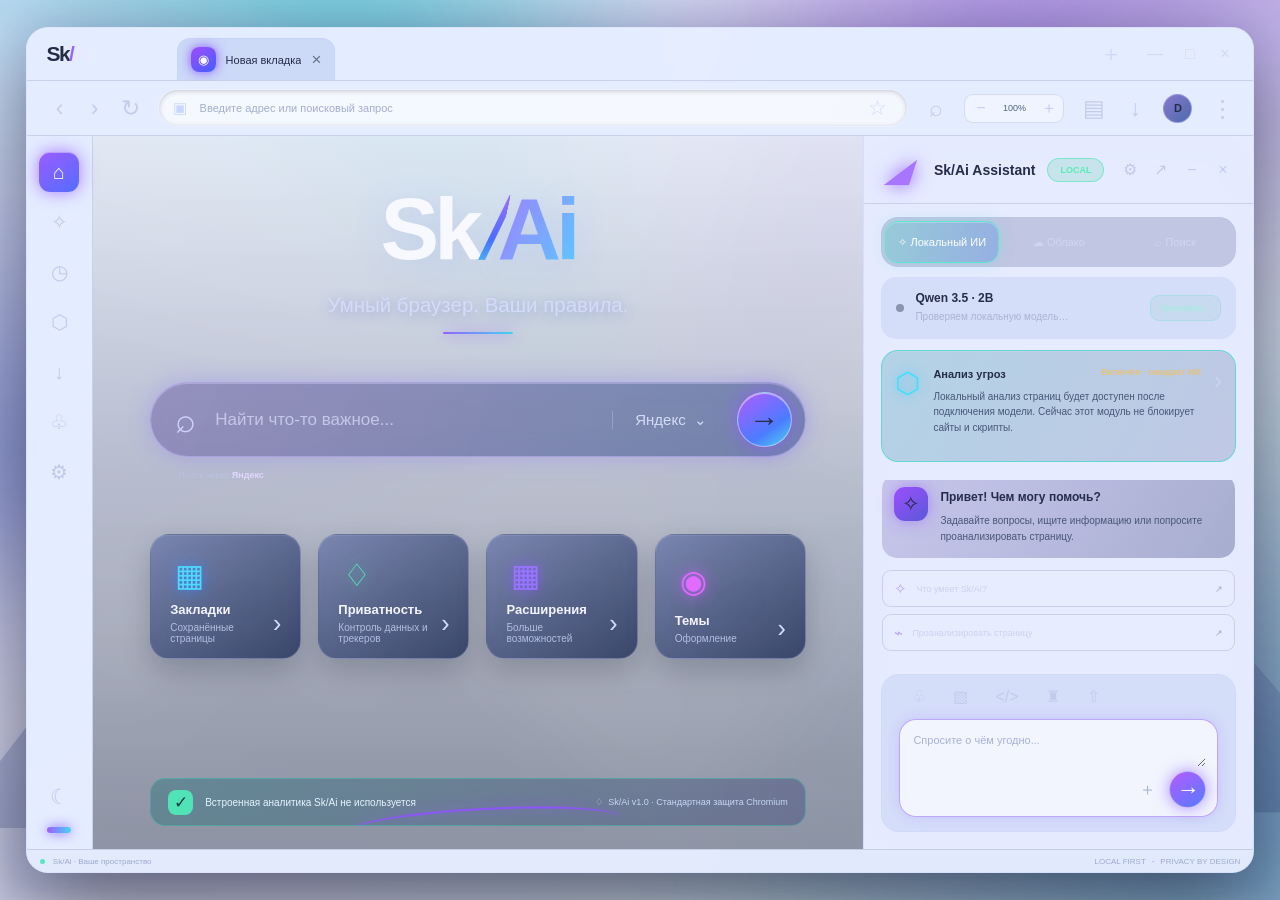
==== commit 0c6331b5: "Add Security Center navigation entry" ====
--- a/browser-shell/ui/index.html
+++ b/browser-shell/ui/index.html
@@ -30,7 +30,7 @@
  <button class="findbar-close" id="findClose" title="Закрыть поиск" aria-label="Закрыть поиск">×</button>
 </div>
 <div class="browser-body">
-<nav class="rail" aria-label="Навигация"><button class="rail-item selected" id="homeNav" title="Главная">⌂</button><button class="rail-item" title="Помощник" id="assistantRail">✧</button><button class="rail-item" id="historyNav" title="История">◷</button><button class="rail-item" id="downloadsNav" title="Загрузки">↓</button><button class="rail-item" title="Расширения">♧</button><button class="rail-item" id="settingsNav" title="Настройки">⚙</button><span class="rail-spacer"></span><button class="rail-item moon" title="Ночной режим">☾</button><span class="rail-toggle"></span></nav>
+<nav class="rail" aria-label="Навигация"><button class="rail-item selected" id="homeNav" title="Главная">⌂</button><button class="rail-item" title="Помощник" id="assistantRail">✧</button><button class="rail-item" id="historyNav" title="История">◷</button><button class="rail-item" id="securityNav" title="Центр безопасности">⬡</button><button class="rail-item" id="downloadsNav" title="Загрузки">↓</button><button class="rail-item" title="Расширения">♧</button><button class="rail-item" id="settingsNav" title="Настройки">⚙</button><span class="rail-spacer"></span><button class="rail-item moon" title="Ночной режим">☾</button><span class="rail-toggle"></span></nav>
 <section class="page-area" id="pageArea"><div class="page-scroll"><section class="internal-view" id="internalView" hidden><div class="internal-view-header"><div><span class="internal-eyebrow">SK/AI LIBRARY</span><h1 id="internalViewTitle">Закладки</h1><p id="internalViewDescription">Сохранённые страницы на этом устройстве</p></div><button id="internalViewClose" aria-label="Закрыть раздел">×</button></div><div class="bookmark-folder-tools" id="bookmarkFolderTools" hidden><select id="bookmarkFolderFilter" aria-label="Фильтр папок"></select><div class="bookmark-folder-create"><input id="newBookmarkFolderName" maxlength="32" placeholder="Новая папка" aria-label="Название новой папки"><button id="newBookmarkFolder" type="button">＋ Папка</button><button id="renameBookmarkFolder" type="button">Переименовать</button><button id="deleteBookmarkFolder" type="button">Удалить папку</button></div></div><div class="internal-view-search-wrap"><input id="internalViewSearch" class="internal-view-search" type="search" placeholder="Поиск по названию или адресу" aria-label="Поиск по закладкам и истории"></div><div class="internal-view-list" id="internalViewList"></div><div class="internal-view-empty" id="internalViewEmpty" hidden>Пока здесь пусто.</div><div class="internal-view-footer" id="internalViewFooter"></div></section>
  <div class="hero-brand"><div class="hero-logo">Sk<span>/</span><b>Ai</b></div><p>Умный браузер. Ваши правила.</p><i></i></div>
  <div class="search-card"><span class="search-symbol">⌕</span><input id="homeSearch" placeholder="Найти что-то важное..." aria-label="Поиск"><button class="search-engine" id="engineButton">Яндекс <span>⌄</span></button><button class="search-submit" id="homeSearchSubmit" aria-label="Искать">→</button><div class="search-hint">Поиск через <b id="currentEngine">Яндекс</b></div></div>
@@ -44,7 +44,7 @@
  <div class="page-footer"><span>Sk/Ai <b>DESKTOP</b></span><span>Сделано для вашего спокойного фокуса <i>✧</i></span></div>
 </div></section>
 <aside class="assistant-panel" id="assistantPanel"><div class="permission-prompts" id="permissionPrompts" aria-live="polite" hidden></div>
- <div class="assistant-header"><div class="assistant-title"><div class="assistant-avatar">◢</div><div><b>Sk/Ai Assistant</b><small><i class="online-dot"></i> Помощник готов</small></div></div><span class="local-badge">LOCAL</span><div class="assistant-window-tools"><button title="Настройки">⚙</button><button id="floatAssistant" title="Плавающее окно">↗</button><button id="collapseAssistant" title="Свернуть">−</button><button id="hideAssistant" title="Закрыть">×</button></div></div>
+ <div class="assistant-header"><div class="assistant-title"><div class="assistant-avatar">◢</div><div><b>Sk/Ai Assistant</b><small>Встроенный помощник</small></div></div><span class="local-badge">LOCAL</span><div class="assistant-window-tools"><button title="Настройки">⚙</button><button id="floatAssistant" title="Плавающее окно">↗</button><button id="collapseAssistant" title="Свернуть">−</button><button id="hideAssistant" title="Закрыть">×</button></div></div>
  <div class="mode-switch mode-switch-wide"><button class="mode-option active" data-mode="local"><span class="mode-dot local-dot"></span>✧ Локальный ИИ</button><button class="mode-option" data-mode="cloud"><span class="mode-dot cloud-dot"></span>☁ Облако</button><button class="mode-option" data-mode="search" title="Открыть поиск в выбранной поисковой системе"><span class="mode-dot search-dot"></span>⌕ Поиск</button></div>
  <div class="model-card"><span class="model-status pending" id="modelStatus"></span><div class="model-copy"><b>Qwen 3.5 · 2B</b><small id="modelFootnote">Проверяем локальную модель…</small></div><button class="model-install-button" id="installLocalModel" type="button">Установить · 1,3 ГБ</button></div>
  <div class="security-card"><span class="security-icon">⬡</span><div><div class="security-title">Анализ угроз <b class="pending">Не подключён</b></div><p>Локальный анализ страниц будет доступен после подключения модели. Сейчас этот модуль не блокирует сайты и скрипты.</p></div><span class="model-chevron">›</span></div>
--- a/browser-shell/ui/styles.css
+++ b/browser-shell/ui/styles.css
@@ -174,3 +174,36 @@
 body[data-theme=light] .shared-page-copy b{color:#147b6c}
 body[data-theme=light] .shared-page-copy small{color:#566b82}
 #sharePage:disabled{opacity:.55;cursor:wait}
+
+
+/* Brand reveal: the slash is the origin point from which Ai resolves. */
+.hero-logo span,
+.brand-mark span {
+  transform-origin: 50% 85%;
+  animation: skai-slash-origin 720ms cubic-bezier(.2,.75,.25,1) both;
+}
+.hero-logo b,
+.brand-mark b {
+  display: inline-block;
+  transform-origin: left center;
+  opacity: 0;
+  animation: skai-ai-reveal 680ms cubic-bezier(.18,.78,.22,1) 170ms forwards;
+}
+@keyframes skai-slash-origin {
+  0% { filter: brightness(.85); text-shadow: none; }
+  48% { filter: brightness(1.3); text-shadow: 0 0 18px rgba(112,190,255,.7); }
+  100% { filter: brightness(1); text-shadow: none; }
+}
+@keyframes skai-ai-reveal {
+  0% { opacity: 0; transform: translateX(-.28em) scale(.92); filter: blur(5px); }
+  72% { opacity: 1; transform: translateX(.025em) scale(1.015); filter: blur(0); }
+  100% { opacity: 1; transform: translateX(0) scale(1); filter: none; }
+}
+@media (prefers-reduced-motion: reduce) {
+  .hero-logo span, .brand-mark span, .hero-logo b, .brand-mark b {
+    animation: none !important;
+    opacity: 1;
+    transform: none;
+    filter: none;
+  }
+}
